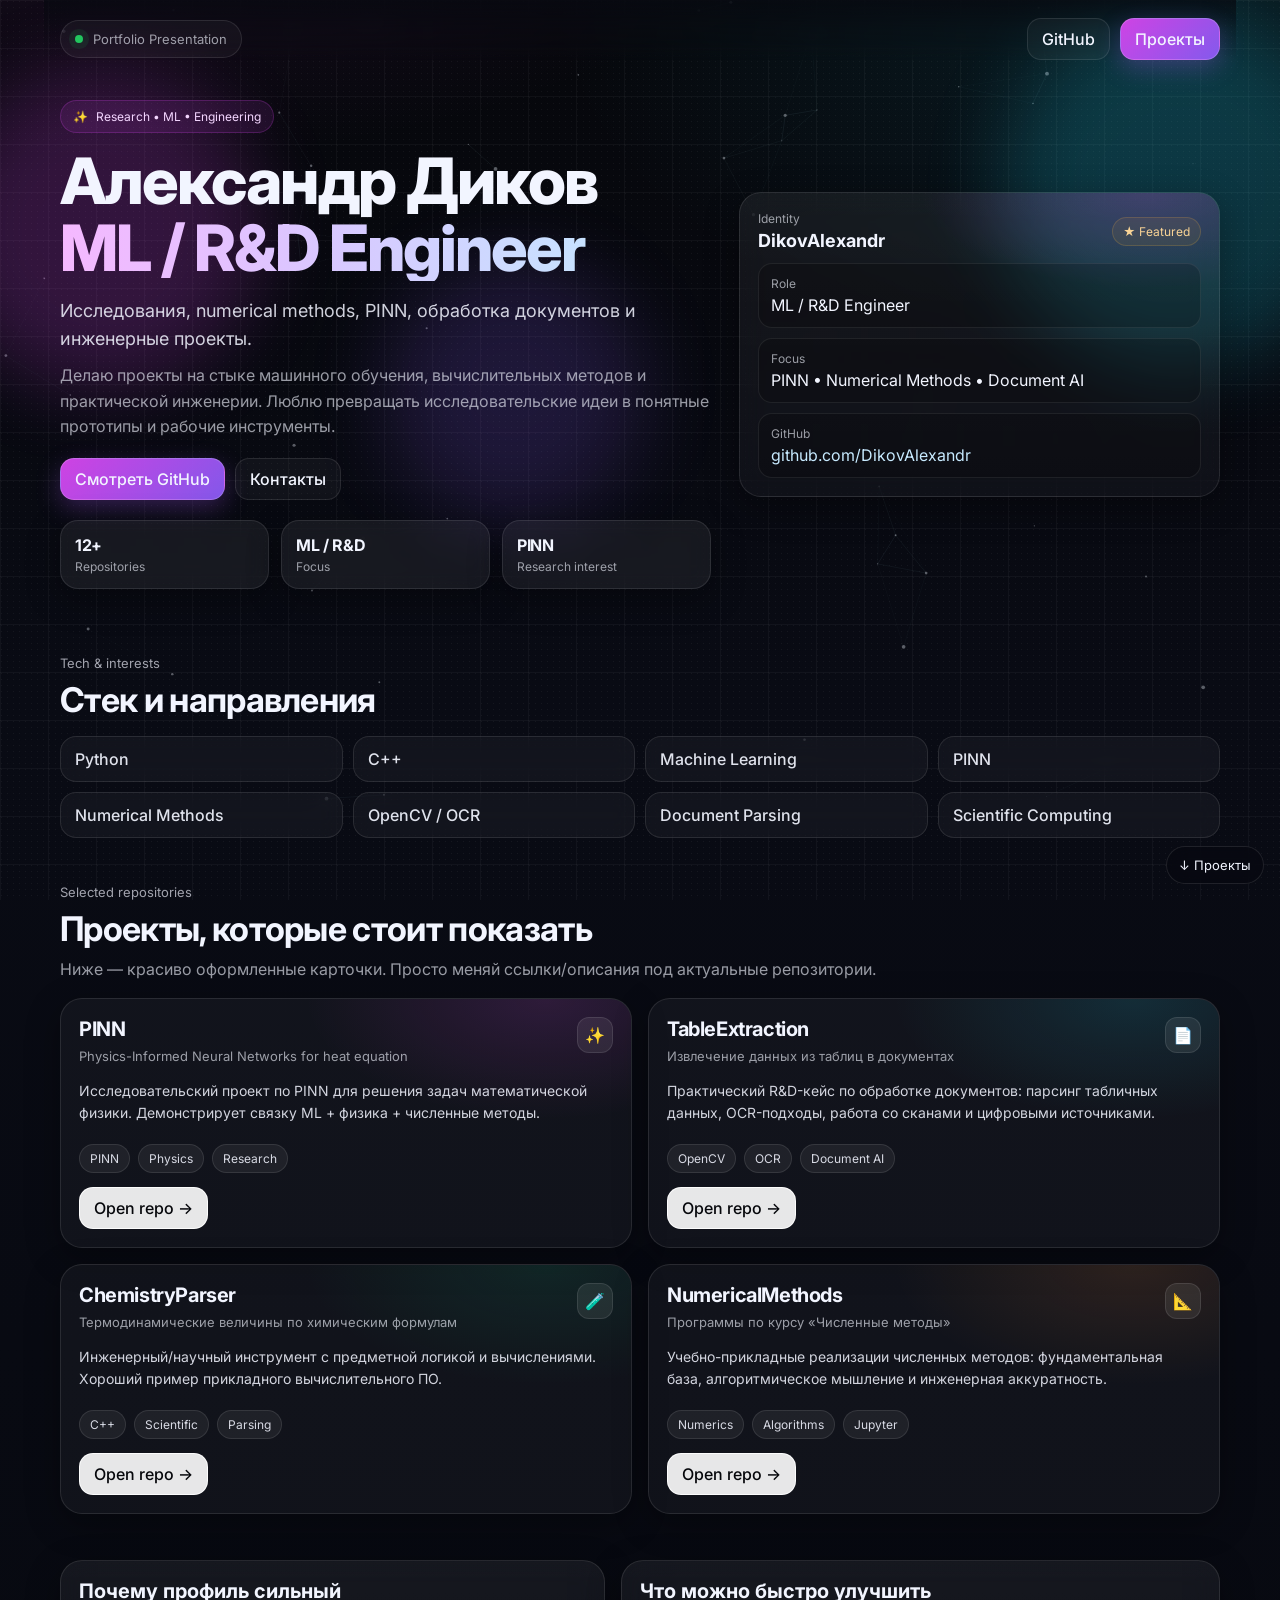
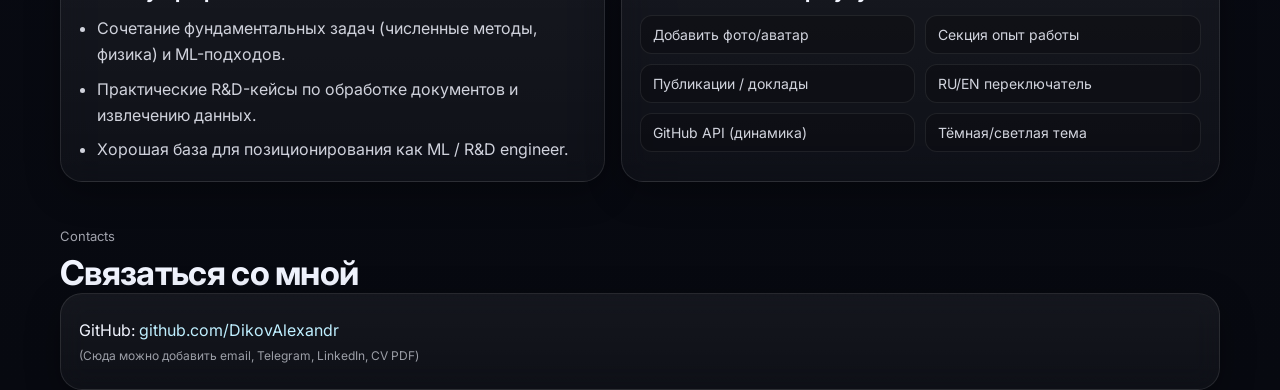
==== index.html @ 488e6e44 "Initial GitHub Pages portfolio" ====
<!doctype html>
<html lang="ru">
<head>
  <meta charset="UTF-8" />
  <meta name="viewport" content="width=device-width, initial-scale=1.0" />
  <title>Александр Диков — ML / R&D Engineer</title>
  <meta name="description" content="Портфолио Александра Дикова: ML / R&D, PINN, численные методы, обработка документов, инженерные проекты." />
  <meta name="theme-color" content="#0a0b12" />

  <meta property="og:title" content="Александр Диков — ML / R&D Engineer" />
  <meta property="og:description" content="Сочный GitHub Pages сайт-портфолио с проектами и анимациями." />
  <meta property="og:type" content="website" />
  <meta property="og:url" content="https://dikovalexandr.github.io/" />

  <link rel="preconnect" href="https://fonts.googleapis.com">
  <link rel="preconnect" href="https://fonts.gstatic.com" crossorigin>
  <link href="https://fonts.googleapis.com/css2?family=Inter:wght@400;500;600;700;800&display=swap" rel="stylesheet">

  <link rel="stylesheet" href="./style.css" />
</head>
<body>
  <canvas id="bg-canvas" aria-hidden="true"></canvas>

  <div class="noise" aria-hidden="true"></div>
  <div class="orb orb-1" aria-hidden="true"></div>
  <div class="orb orb-2" aria-hidden="true"></div>
  <div class="orb orb-3" aria-hidden="true"></div>

  <header class="topbar container reveal">
    <div class="pill">
      <span class="dot"></span>
      Portfolio Presentation
    </div>

    <nav class="top-actions">
      <a class="btn btn-ghost" href="https://github.com/DikovAlexandr" target="_blank" rel="noreferrer">
        GitHub
      </a>
      <a class="btn btn-primary" href="#projects">
        Проекты
      </a>
    </nav>
  </header>

  <main>
    <section class="hero container">
      <div class="hero-left reveal">
        <div class="tag">
          <span>✨</span> Research • ML • Engineering
        </div>

        <h1>
          Александр Диков
          <span class="gradient-text">ML / R&D Engineer</span>
        </h1>

        <p class="lead">
          Исследования, numerical methods, PINN, обработка документов и инженерные проекты.
        </p>

        <p class="sublead">
          Делаю проекты на стыке машинного обучения, вычислительных методов и практической инженерии.
          Люблю превращать исследовательские идеи в понятные прототипы и рабочие инструменты.
        </p>

        <div class="hero-actions">
          <a class="btn btn-primary" href="https://github.com/DikovAlexandr" target="_blank" rel="noreferrer">
            Смотреть GitHub
          </a>
          <a class="btn btn-ghost" href="#contacts">
            Контакты
          </a>
        </div>

        <div class="stats">
          <div class="stat-card">
            <div class="stat-value">12+</div>
            <div class="stat-label">Repositories</div>
          </div>
          <div class="stat-card">
            <div class="stat-value">ML / R&D</div>
            <div class="stat-label">Focus</div>
          </div>
          <div class="stat-card">
            <div class="stat-value">PINN</div>
            <div class="stat-label">Research interest</div>
          </div>
        </div>
      </div>

      <aside class="hero-right reveal delay-1">
        <div class="glass-card identity-card tilt-card">
          <div class="identity-header">
            <div>
              <div class="muted">Identity</div>
              <div class="identity-name">DikovAlexandr</div>
            </div>
            <div class="featured-badge">★ Featured</div>
          </div>

          <div class="identity-list">
            <div class="info-card">
              <div class="muted">Role</div>
              <div>ML / R&D Engineer</div>
            </div>
            <div class="info-card">
              <div class="muted">Focus</div>
              <div>PINN • Numerical Methods • Document AI</div>
            </div>
            <div class="info-card">
              <div class="muted">GitHub</div>
              <div>
                <a href="https://github.com/DikovAlexandr" target="_blank" rel="noreferrer">
                  github.com/DikovAlexandr
                </a>
              </div>
            </div>
          </div>
        </div>
      </aside>
    </section>

    <section class="container section reveal">
      <div class="section-head">
        <div class="section-kicker">Tech & interests</div>
        <h2>Стек и направления</h2>
      </div>

      <div class="chips-grid">
        <div class="chip">Python</div>
        <div class="chip">C++</div>
        <div class="chip">Machine Learning</div>
        <div class="chip">PINN</div>
        <div class="chip">Numerical Methods</div>
        <div class="chip">OpenCV / OCR</div>
        <div class="chip">Document Parsing</div>
        <div class="chip">Scientific Computing</div>
      </div>
    </section>

    <section id="projects" class="container section">
      <div class="section-head reveal">
        <div class="section-kicker">Selected repositories</div>
        <h2>Проекты, которые стоит показать</h2>
        <p class="section-desc">
          Ниже — красиво оформленные карточки. Просто меняй ссылки/описания под актуальные репозитории.
        </p>
      </div>

      <div class="projects-grid">
        <article class="project-card tilt-card reveal">
          <div class="project-glow glow-pink"></div>
          <div class="project-content">
            <div class="project-top">
              <div>
                <h3>PINN</h3>
                <p>Physics-Informed Neural Networks for heat equation</p>
              </div>
              <span class="project-icon">✨</span>
            </div>
            <p class="project-text">
              Исследовательский проект по PINN для решения задач математической физики.
              Демонстрирует связку ML + физика + численные методы.
            </p>
            <div class="tags">
              <span>PINN</span>
              <span>Physics</span>
              <span>Research</span>
            </div>
            <a class="btn btn-card" href="https://github.com/DikovAlexandr/PINN" target="_blank" rel="noreferrer">Open repo →</a>
          </div>
        </article>

        <article class="project-card tilt-card reveal delay-1">
          <div class="project-glow glow-cyan"></div>
          <div class="project-content">
            <div class="project-top">
              <div>
                <h3>TableExtraction</h3>
                <p>Извлечение данных из таблиц в документах</p>
              </div>
              <span class="project-icon">📄</span>
            </div>
            <p class="project-text">
              Практический R&D-кейс по обработке документов: парсинг табличных данных, OCR-подходы,
              работа со сканами и цифровыми источниками.
            </p>
            <div class="tags">
              <span>OpenCV</span>
              <span>OCR</span>
              <span>Document AI</span>
            </div>
            <a class="btn btn-card" href="https://github.com/DikovAlexandr/TableExtraction" target="_blank" rel="noreferrer">Open repo →</a>
          </div>
        </article>

        <article class="project-card tilt-card reveal">
          <div class="project-glow glow-green"></div>
          <div class="project-content">
            <div class="project-top">
              <div>
                <h3>ChemistryParser</h3>
                <p>Термодинамические величины по химическим формулам</p>
              </div>
              <span class="project-icon">🧪</span>
            </div>
            <p class="project-text">
              Инженерный/научный инструмент с предметной логикой и вычислениями.
              Хороший пример прикладного вычислительного ПО.
            </p>
            <div class="tags">
              <span>C++</span>
              <span>Scientific</span>
              <span>Parsing</span>
            </div>
            <a class="btn btn-card" href="https://github.com/DikovAlexandr/ChemistryParser" target="_blank" rel="noreferrer">Open repo →</a>
          </div>
        </article>

        <article class="project-card tilt-card reveal delay-1">
          <div class="project-glow glow-orange"></div>
          <div class="project-content">
            <div class="project-top">
              <div>
                <h3>NumericalMethods</h3>
                <p>Программы по курсу «Численные методы»</p>
              </div>
              <span class="project-icon">📐</span>
            </div>
            <p class="project-text">
              Учебно-прикладные реализации численных методов: фундаментальная база,
              алгоритмическое мышление и инженерная аккуратность.
            </p>
            <div class="tags">
              <span>Numerics</span>
              <span>Algorithms</span>
              <span>Jupyter</span>
            </div>
            <a class="btn btn-card" href="https://github.com/DikovAlexandr/NumericalMethods" target="_blank" rel="noreferrer">Open repo →</a>
          </div>
        </article>
      </div>
    </section>

    <section class="container section grid-2">
      <div class="glass-card reveal">
        <h3>Почему профиль сильный</h3>
        <ul class="bullet-list">
          <li>Сочетание фундаментальных задач (численные методы, физика) и ML-подходов.</li>
          <li>Практические R&D-кейсы по обработке документов и извлечению данных.</li>
          <li>Хорошая база для позиционирования как ML / R&D engineer.</li>
        </ul>
      </div>

      <div class="glass-card reveal delay-1">
        <h3>Что можно быстро улучшить</h3>
        <div class="mini-grid">
          <div>Добавить фото/аватар</div>
          <div>Секция опыт работы</div>
          <div>Публикации / доклады</div>
          <div>RU/EN переключатель</div>
          <div>GitHub API (динамика)</div>
          <div>Тёмная/светлая тема</div>
        </div>
      </div>
    </section>

    <section id="contacts" class="container section reveal">
      <div class="section-head">
        <div class="section-kicker">Contacts</div>
        <h2>Связаться со мной</h2>
      </div>

      <div class="contact-card glass-card">
        <p>
          GitHub: <a href="https://github.com/DikovAlexandr" target="_blank" rel="noreferrer">github.com/DikovAlexandr</a>
        </p>
        <p class="muted">
          (Сюда можно добавить email, Telegram, LinkedIn, CV PDF)
        </p>
      </div>
    </section>
  </main>

  <a class="floating-cta" href="#projects" aria-label="К проектам">↓ Проекты</a>

  <script src="./script.js"></script>
</body>
</html>
---- style.css ----
:root {
    --bg: #070910;
    --bg-2: #0c1020;
    --text: #f2f5ff;
    --muted: rgba(242, 245, 255, 0.62);
    --card: rgba(255, 255, 255, 0.06);
    --card-border: rgba(255, 255, 255, 0.10);
    --shadow: 0 10px 35px rgba(0, 0, 0, 0.32);
    --radius: 20px;
  
    --pink: #d946ef;
    --violet: #8b5cf6;
    --cyan: #22d3ee;
    --emerald: #10b981;
    --orange: #fb923c;
  }
  
  * { box-sizing: border-box; }
  
  html {
    scroll-behavior: smooth;
  }
  
  body {
    margin: 0;
    background:
      radial-gradient(1200px 600px at 10% -10%, rgba(217,70,239,0.12), transparent 60%),
      radial-gradient(1000px 600px at 90% 0%, rgba(34,211,238,0.10), transparent 60%),
      linear-gradient(180deg, #06070b 0%, #090b14 35%, #070910 100%);
    color: var(--text);
    font-family: "Inter", system-ui, -apple-system, Segoe UI, Roboto, Arial, sans-serif;
    overflow-x: hidden;
  }
  
  #bg-canvas {
    position: fixed;
    inset: 0;
    width: 100%;
    height: 100%;
    z-index: -3;
    pointer-events: none;
  }
  
  .noise {
    position: fixed;
    inset: 0;
    z-index: -2;
    pointer-events: none;
    opacity: 0.05;
    background-image:
      radial-gradient(circle at 25% 25%, #fff 0.6px, transparent 0.7px),
      radial-gradient(circle at 75% 75%, #fff 0.6px, transparent 0.7px);
    background-size: 6px 6px, 8px 8px;
  }
  
  .orb {
    position: fixed;
    border-radius: 999px;
    filter: blur(40px);
    z-index: -1;
    pointer-events: none;
    opacity: 0.35;
    animation: floatOrb 14s ease-in-out infinite;
  }
  
  .orb-1 {
    width: 320px; height: 320px;
    left: -60px; top: 70px;
    background: rgba(217, 70, 239, 0.6);
    animation-delay: 0s;
  }
  
  .orb-2 {
    width: 360px; height: 360px;
    right: -80px; top: 10px;
    background: rgba(34, 211, 238, 0.55);
    animation-delay: -4s;
  }
  
  .orb-3 {
    width: 260px; height: 260px;
    left: 30%; top: 260px;
    background: rgba(139, 92, 246, 0.5);
    animation-delay: -8s;
  }
  
  @keyframes floatOrb {
    0%, 100% { transform: translate3d(0,0,0) scale(1); }
    25% { transform: translate3d(20px,-25px,0) scale(1.05); }
    50% { transform: translate3d(-15px,8px,0) scale(0.97); }
    75% { transform: translate3d(10px,20px,0) scale(1.03); }
  }
  
  .container {
    width: min(1160px, calc(100% - 32px));
    margin: 0 auto;
  }
  
  .topbar {
    padding-top: 18px;
    display: flex;
    align-items: center;
    justify-content: space-between;
    gap: 14px;
    position: sticky;
    top: 0;
    z-index: 20;
    backdrop-filter: blur(10px);
  }
  
  .topbar::before {
    content: "";
    position: absolute;
    inset: 0 -16px;
    background: linear-gradient(to bottom, rgba(7,9,16,0.75), rgba(7,9,16,0.25), transparent);
    z-index: -1;
    pointer-events: none;
  }
  
  .pill {
    display: inline-flex;
    align-items: center;
    gap: 10px;
    padding: 10px 14px;
    border-radius: 999px;
    background: rgba(255,255,255,0.04);
    border: 1px solid var(--card-border);
    color: var(--muted);
    font-size: 13px;
  }
  
  .dot {
    width: 8px;
    height: 8px;
    border-radius: 999px;
    background: #22c55e;
    box-shadow: 0 0 0 6px rgba(34,197,94,0.10);
    animation: pulse 1.8s infinite;
  }
  @keyframes pulse {
    0%,100% { transform: scale(1); opacity: 1; }
    50% { transform: scale(1.2); opacity: 0.8; }
  }
  
  .top-actions {
    display: flex;
    align-items: center;
    gap: 10px;
  }
  
  .btn {
    display: inline-flex;
    align-items: center;
    justify-content: center;
    gap: 8px;
    border-radius: 14px;
    padding: 10px 14px;
    text-decoration: none;
    color: var(--text);
    border: 1px solid var(--card-border);
    transition: transform .2s ease, box-shadow .2s ease, background .2s ease, opacity .2s ease;
    cursor: pointer;
    will-change: transform;
    font-weight: 500;
  }
  
  .btn:hover {
    transform: translateY(-1px);
  }
  
  .btn-primary {
    background: linear-gradient(135deg, rgba(217,70,239,0.95), rgba(139,92,246,0.95));
    border-color: rgba(255,255,255,0.18);
    box-shadow: 0 8px 24px rgba(168, 85, 247, 0.28);
  }
  
  .btn-primary:hover {
    box-shadow: 0 12px 28px rgba(168, 85, 247, 0.35);
  }
  
  .btn-ghost {
    background: rgba(255,255,255,0.04);
  }
  
  .btn-ghost:hover {
    background: rgba(255,255,255,0.08);
  }
  
  .hero {
    padding: 40px 0 20px;
    display: grid;
    grid-template-columns: 1.15fr .85fr;
    gap: 28px;
    align-items: center;
  }
  
  .tag {
    display: inline-flex;
    align-items: center;
    gap: 8px;
    border-radius: 999px;
    padding: 8px 12px;
    background: rgba(217,70,239,0.10);
    border: 1px solid rgba(217,70,239,0.22);
    color: #f4d6ff;
    font-size: 12px;
    margin-bottom: 14px;
  }
  
  h1 {
    margin: 0;
    font-size: clamp(32px, 5vw, 64px);
    line-height: 1.05;
    letter-spacing: -0.03em;
    font-weight: 800;
  }
  
  .gradient-text {
    display: block;
    background: linear-gradient(90deg, #f5b8ff 0%, #d8c8ff 42%, #bfefff 100%);
    -webkit-background-clip: text;
    background-clip: text;
    color: transparent;
  }
  
  .lead {
    margin: 16px 0 0;
    color: rgba(242,245,255,0.85);
    font-size: 18px;
    line-height: 1.55;
    max-width: 760px;
  }
  
  .sublead {
    margin: 10px 0 0;
    color: var(--muted);
    line-height: 1.6;
    max-width: 760px;
  }
  
  .hero-actions {
    display: flex;
    flex-wrap: wrap;
    gap: 10px;
    margin-top: 18px;
  }
  
  .stats {
    margin-top: 20px;
    display: grid;
    grid-template-columns: repeat(3, minmax(0,1fr));
    gap: 12px;
  }
  
  .stat-card {
    background: var(--card);
    border: 1px solid var(--card-border);
    border-radius: 18px;
    padding: 14px;
    backdrop-filter: blur(10px);
    box-shadow: var(--shadow);
  }
  
  .stat-value {
    font-weight: 700;
    letter-spacing: -0.02em;
    margin-bottom: 4px;
  }
  
  .stat-label {
    font-size: 12px;
    color: var(--muted);
  }
  
  .glass-card {
    background: linear-gradient(180deg, rgba(255,255,255,0.06), rgba(255,255,255,0.03));
    border: 1px solid var(--card-border);
    border-radius: 22px;
    padding: 18px;
    backdrop-filter: blur(14px);
    box-shadow: var(--shadow);
  }
  
  .identity-card {
    position: relative;
    overflow: hidden;
  }
  
  .identity-card::before {
    content: "";
    position: absolute;
    inset: -1px;
    background: radial-gradient(380px 160px at 85% 0%, rgba(217,70,239,0.20), transparent 60%);
    pointer-events: none;
  }
  
  .identity-header {
    display: flex;
    align-items: center;
    justify-content: space-between;
    gap: 12px;
    margin-bottom: 12px;
  }
  
  .featured-badge {
    padding: 6px 10px;
    border-radius: 999px;
    font-size: 12px;
    color: #fde68a;
    background: rgba(251,191,36,0.08);
    border: 1px solid rgba(251,191,36,0.18);
    white-space: nowrap;
  }
  
  .identity-name {
    font-weight: 700;
    font-size: 18px;
  }
  
  .identity-list {
    display: grid;
    gap: 10px;
  }
  
  .info-card {
    border-radius: 14px;
    padding: 12px;
    background: rgba(0,0,0,0.20);
    border: 1px solid rgba(255,255,255,0.08);
  }
  
  .info-card a {
    color: #c7eaff;
    text-decoration: none;
  }
  .info-card a:hover { text-decoration: underline; }
  
  .muted {
    color: var(--muted);
    font-size: 12px;
    margin-bottom: 4px;
  }
  
  .section {
    margin-top: 38px;
    padding-top: 8px;
  }
  
  .section-head h2 {
    margin: 8px 0 0;
    font-size: clamp(24px, 3vw, 34px);
    letter-spacing: -0.02em;
  }
  
  .section-kicker {
    color: rgba(242,245,255,0.65);
    font-size: 13px;
  }
  
  .section-desc {
    margin-top: 8px;
    color: var(--muted);
    line-height: 1.55;
  }
  
  .chips-grid {
    margin-top: 16px;
    display: grid;
    grid-template-columns: repeat(4, minmax(0,1fr));
    gap: 10px;
  }
  
  .chip {
    padding: 12px 14px;
    border-radius: 16px;
    border: 1px solid var(--card-border);
    background: rgba(255,255,255,0.04);
    backdrop-filter: blur(10px);
    color: rgba(242,245,255,0.92);
    font-weight: 500;
    transition: transform .2s ease, background .2s ease;
  }
  
  .chip:hover {
    transform: translateY(-2px);
    background: rgba(255,255,255,0.07);
  }
  
  .projects-grid {
    margin-top: 16px;
    display: grid;
    grid-template-columns: repeat(2, minmax(0,1fr));
    gap: 16px;
  }
  
  .project-card {
    position: relative;
    overflow: hidden;
    border-radius: 22px;
    border: 1px solid var(--card-border);
    background: rgba(255,255,255,0.04);
    min-height: 250px;
    box-shadow: var(--shadow);
  }
  
  .project-glow {
    position: absolute;
    inset: 0;
    opacity: 0.65;
    pointer-events: none;
  }
  
  .glow-pink { background: radial-gradient(400px 200px at 85% 0%, rgba(217,70,239,0.22), transparent 60%); }
  .glow-cyan { background: radial-gradient(400px 200px at 85% 0%, rgba(34,211,238,0.20), transparent 60%); }
  .glow-green { background: radial-gradient(400px 200px at 85% 0%, rgba(16,185,129,0.18), transparent 60%); }
  .glow-orange { background: radial-gradient(400px 200px at 85% 0%, rgba(251,146,60,0.18), transparent 60%); }
  
  .project-content {
    position: relative;
    z-index: 1;
    padding: 18px;
    display: flex;
    flex-direction: column;
    height: 100%;
  }
  
  .project-top {
    display: flex;
    align-items: flex-start;
    justify-content: space-between;
    gap: 12px;
  }
  
  .project-top h3 {
    margin: 0;
    font-size: 20px;
    letter-spacing: -0.02em;
  }
  
  .project-top p {
    margin: 6px 0 0;
    color: var(--muted);
    font-size: 13px;
    line-height: 1.45;
  }
  
  .project-icon {
    display: inline-flex;
    width: 36px;
    height: 36px;
    align-items: center;
    justify-content: center;
    border-radius: 12px;
    background: rgba(255,255,255,0.08);
    border: 1px solid rgba(255,255,255,0.10);
  }
  
  .project-text {
    margin: 14px 0 0;
    color: rgba(242,245,255,0.86);
    line-height: 1.55;
    font-size: 14px;
    flex-grow: 1;
  }
  
  .tags {
    margin-top: 14px;
    display: flex;
    flex-wrap: wrap;
    gap: 8px;
  }
  
  .tags span {
    border-radius: 999px;
    border: 1px solid rgba(255,255,255,0.10);
    background: rgba(255,255,255,0.06);
    padding: 6px 10px;
    font-size: 12px;
    color: rgba(242,245,255,0.88);
  }
  
  .btn-card {
    margin-top: 14px;
    align-self: flex-start;
    background: rgba(255,255,255,0.90);
    color: #06070b;
    border-color: rgba(255,255,255,0.90);
  }
  .btn-card:hover {
    background: #fff;
  }
  
  .grid-2 {
    display: grid;
    grid-template-columns: 1fr 1.1fr;
    gap: 16px;
  }
  
  .grid-2 h3 {
    margin-top: 0;
    margin-bottom: 12px;
    font-size: 20px;
  }
  
  .bullet-list {
    margin: 0;
    padding-left: 18px;
    color: rgba(242,245,255,0.85);
    line-height: 1.65;
  }
  
  .bullet-list li + li {
    margin-top: 8px;
  }
  
  .mini-grid {
    display: grid;
    grid-template-columns: repeat(2, minmax(0,1fr));
    gap: 10px;
  }
  .mini-grid > div {
    border-radius: 12px;
    padding: 10px 12px;
    border: 1px solid rgba(255,255,255,0.08);
    background: rgba(0,0,0,0.20);
    color: rgba(242,245,255,0.86);
    font-size: 14px;
  }
  
  .contact-card p {
    margin: 8px 0;
  }
  .contact-card a {
    color: #bfefff;
    text-decoration: none;
  }
  .contact-card a:hover {
    text-decoration: underline;
  }
  
  .floating-cta {
    position: fixed;
    right: 16px;
    bottom: 16px;
    z-index: 10;
    text-decoration: none;
    color: var(--text);
    border-radius: 999px;
    border: 1px solid var(--card-border);
    background: rgba(7,9,16,0.65);
    backdrop-filter: blur(10px);
    padding: 10px 12px;
    font-size: 13px;
    transition: transform .2s ease, background .2s ease;
  }
  .floating-cta:hover {
    transform: translateY(-2px);
    background: rgba(255,255,255,0.08);
  }
  
  /* reveal animation */
  .reveal {
    opacity: 0;
    transform: translateY(18px);
    transition: opacity .7s ease, transform .7s ease;
  }
  .reveal.show {
    opacity: 1;
    transform: translateY(0);
  }
  .reveal.delay-1 {
    transition-delay: .12s;
  }
  
  /* tilt effect helpers */
  .tilt-card {
    transform-style: preserve-3d;
    will-change: transform;
    transition: transform .12s ease-out;
  }
  
  /* responsive */
  @media (max-width: 980px) {
    .hero {
      grid-template-columns: 1fr;
      gap: 18px;
    }
  
    .stats {
      grid-template-columns: 1fr;
    }
  
    .chips-grid {
      grid-template-columns: repeat(2, minmax(0,1fr));
    }
  
    .projects-grid {
      grid-template-columns: 1fr;
    }
  
    .grid-2 {
      grid-template-columns: 1fr;
    }
  }
  
  @media (max-width: 640px) {
    .container {
      width: min(1160px, calc(100% - 20px));
    }
  
    .topbar {
      gap: 10px;
      flex-direction: column;
      align-items: stretch;
    }
  
    .top-actions {
      justify-content: space-between;
    }
  
    .chips-grid {
      grid-template-columns: 1fr;
    }
  
    .mini-grid {
      grid-template-columns: 1fr;
    }
  
    .floating-cta {
      right: 12px;
      bottom: 12px;
    }
  }
  
  /* Reduced motion */
  @media (prefers-reduced-motion: reduce) {
    html { scroll-behavior: auto; }
    .orb, .dot { animation: none !important; }
    .reveal, .reveal.show {
      opacity: 1 !important;
      transform: none !important;
      transition: none !important;
    }
    .tilt-card {
      transition: none !important;
    }
  }
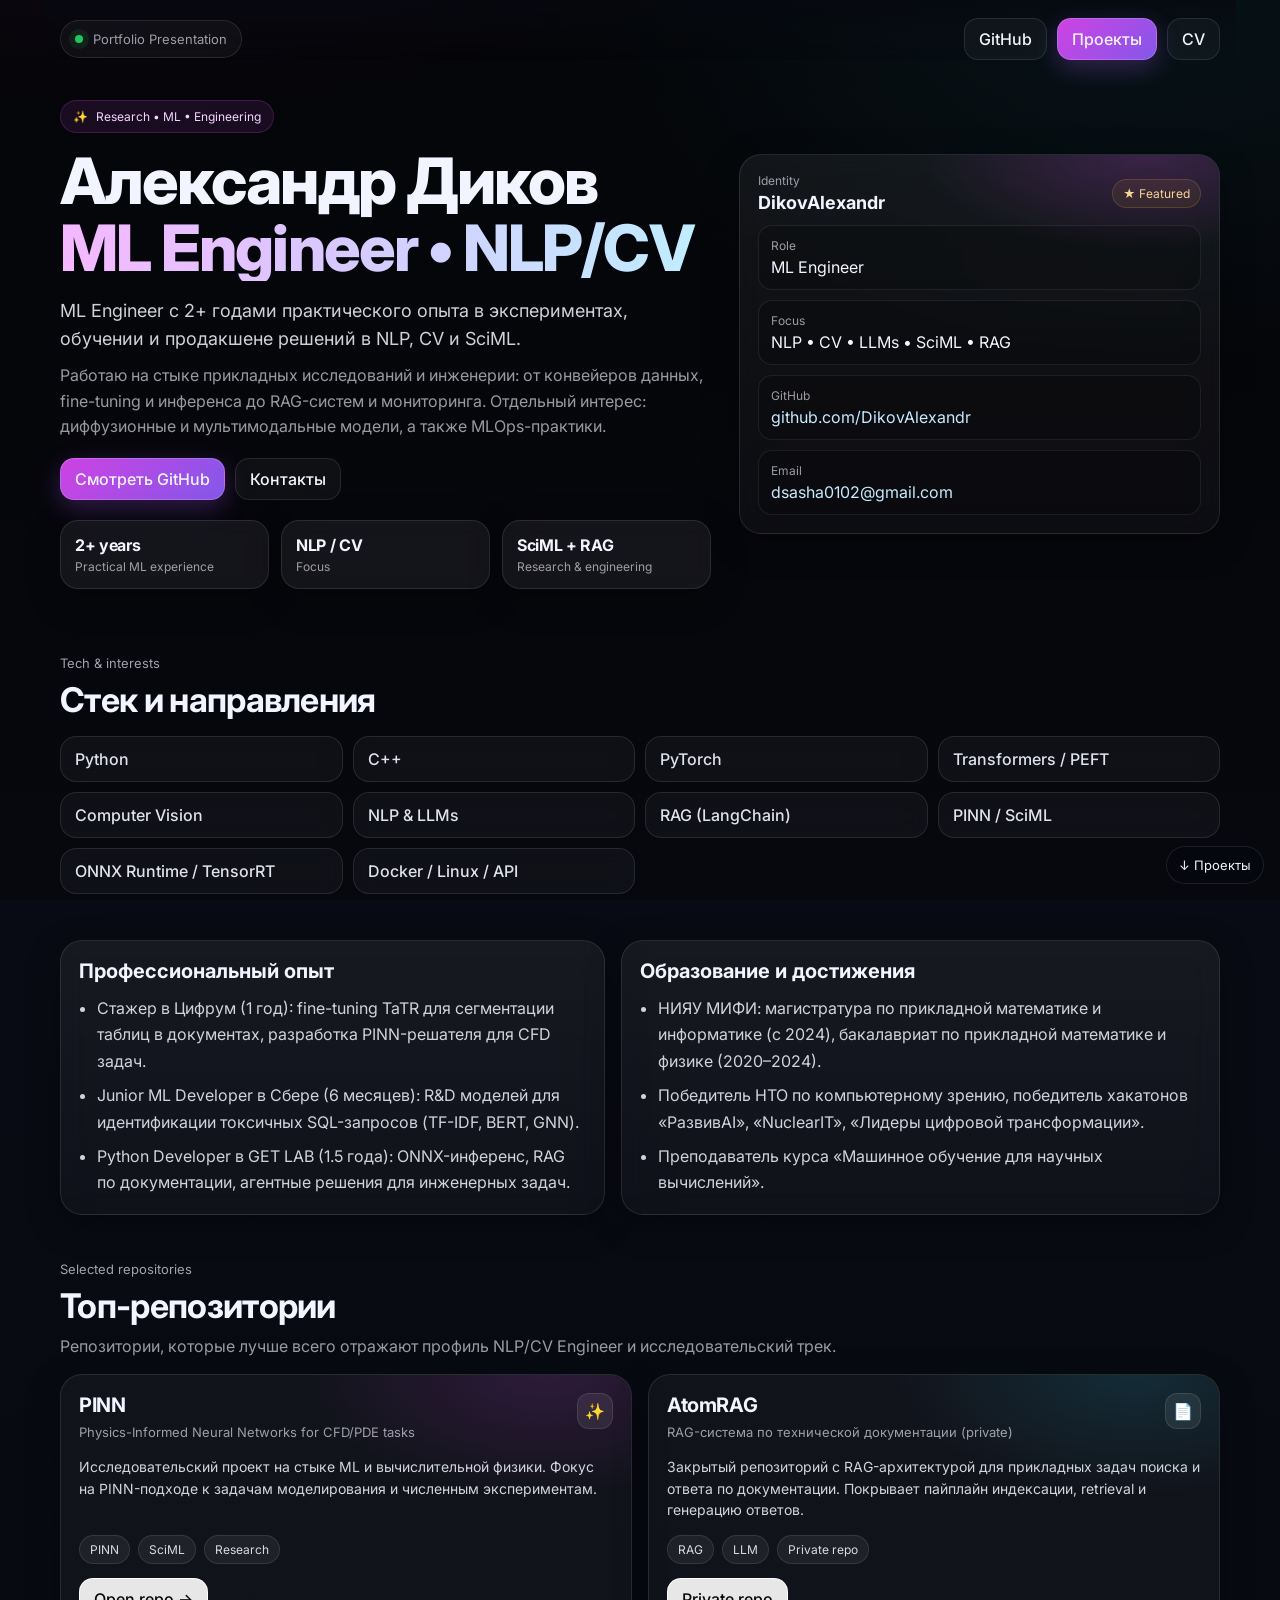
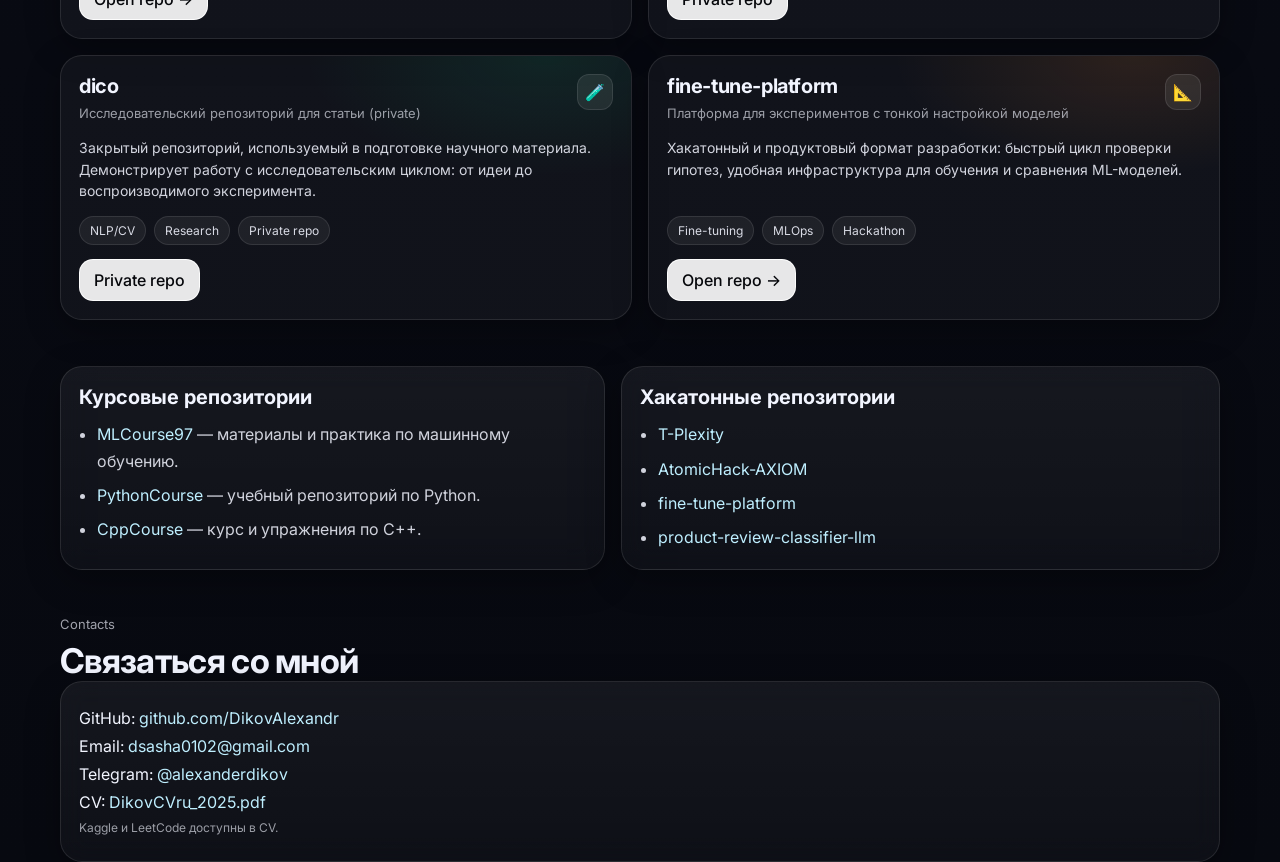
==== commit f2b5ff6c: "Normal looking fluid-like background" ====
--- a/index.html
+++ b/index.html
@@ -3,11 +3,11 @@
 <head>
   <meta charset="UTF-8" />
   <meta name="viewport" content="width=device-width, initial-scale=1.0" />
-  <title>Александр Диков — ML / R&D Engineer</title>
-  <meta name="description" content="Портфолио Александра Дикова: ML / R&D, PINN, численные методы, обработка документов, инженерные проекты." />
+  <title>Александр Диков — ML Engineer (NLP/CV)</title>
+  <meta name="description" content="Портфолио Александра Дикова: NLP/CV, LLM, SciML, RAG и исследовательские ML-проекты." />
   <meta name="theme-color" content="#0a0b12" />
 
-  <meta property="og:title" content="Александр Диков — ML / R&D Engineer" />
+  <meta property="og:title" content="Александр Диков — ML Engineer (NLP/CV)" />
   <meta property="og:description" content="Сочный GitHub Pages сайт-портфолио с проектами и анимациями." />
   <meta property="og:type" content="website" />
   <meta property="og:url" content="https://dikovalexandr.github.io/" />
@@ -18,13 +18,8 @@
 
   <link rel="stylesheet" href="./style.css" />
 </head>
-<body>
+  <body>
   <canvas id="bg-canvas" aria-hidden="true"></canvas>
-
-  <div class="noise" aria-hidden="true"></div>
-  <div class="orb orb-1" aria-hidden="true"></div>
-  <div class="orb orb-2" aria-hidden="true"></div>
-  <div class="orb orb-3" aria-hidden="true"></div>
 
   <header class="topbar container reveal">
     <div class="pill">
@@ -39,6 +34,9 @@
       <a class="btn btn-primary" href="#projects">
         Проекты
       </a>
+      <a class="btn btn-ghost" href="./DikovCVru_2025.pdf" target="_blank" rel="noreferrer">
+        CV
+      </a>
     </nav>
   </header>
 
@@ -51,16 +49,16 @@
 
         <h1>
           Александр Диков
-          <span class="gradient-text">ML / R&D Engineer</span>
+          <span class="gradient-text">ML Engineer • NLP/CV</span>
         </h1>
 
         <p class="lead">
-          Исследования, numerical methods, PINN, обработка документов и инженерные проекты.
+          ML Engineer с 2+ годами практического опыта в экспериментах, обучении и продакшене решений в NLP, CV и SciML.
         </p>
 
         <p class="sublead">
-          Делаю проекты на стыке машинного обучения, вычислительных методов и практической инженерии.
-          Люблю превращать исследовательские идеи в понятные прототипы и рабочие инструменты.
+          Работаю на стыке прикладных исследований и инженерии: от конвейеров данных, fine-tuning и инференса до RAG-систем и мониторинга.
+          Отдельный интерес: диффузионные и мультимодальные модели, а также MLOps-практики.
         </p>
 
         <div class="hero-actions">
@@ -74,16 +72,16 @@
 
         <div class="stats">
           <div class="stat-card">
-            <div class="stat-value">12+</div>
-            <div class="stat-label">Repositories</div>
+            <div class="stat-value">2+ years</div>
+            <div class="stat-label">Practical ML experience</div>
           </div>
           <div class="stat-card">
-            <div class="stat-value">ML / R&D</div>
+            <div class="stat-value">NLP / CV</div>
             <div class="stat-label">Focus</div>
           </div>
           <div class="stat-card">
-            <div class="stat-value">PINN</div>
-            <div class="stat-label">Research interest</div>
+            <div class="stat-value">SciML + RAG</div>
+            <div class="stat-label">Research & engineering</div>
           </div>
         </div>
       </div>
@@ -101,11 +99,11 @@
           <div class="identity-list">
             <div class="info-card">
               <div class="muted">Role</div>
-              <div>ML / R&D Engineer</div>
+              <div>ML Engineer</div>
             </div>
             <div class="info-card">
               <div class="muted">Focus</div>
-              <div>PINN • Numerical Methods • Document AI</div>
+              <div>NLP • CV • LLMs • SciML • RAG</div>
             </div>
             <div class="info-card">
               <div class="muted">GitHub</div>
@@ -113,6 +111,12 @@
                 <a href="https://github.com/DikovAlexandr" target="_blank" rel="noreferrer">
                   github.com/DikovAlexandr
                 </a>
+              </div>
+            </div>
+            <div class="info-card">
+              <div class="muted">Email</div>
+              <div>
+                <a href="mailto:dsasha0102@gmail.com">dsasha0102@gmail.com</a>
               </div>
             </div>
           </div>
@@ -129,21 +133,43 @@
       <div class="chips-grid">
         <div class="chip">Python</div>
         <div class="chip">C++</div>
-        <div class="chip">Machine Learning</div>
-        <div class="chip">PINN</div>
-        <div class="chip">Numerical Methods</div>
-        <div class="chip">OpenCV / OCR</div>
-        <div class="chip">Document Parsing</div>
-        <div class="chip">Scientific Computing</div>
+        <div class="chip">PyTorch</div>
+        <div class="chip">Transformers / PEFT</div>
+        <div class="chip">Computer Vision</div>
+        <div class="chip">NLP & LLMs</div>
+        <div class="chip">RAG (LangChain)</div>
+        <div class="chip">PINN / SciML</div>
+        <div class="chip">ONNX Runtime / TensorRT</div>
+        <div class="chip">Docker / Linux / API</div>
+      </div>
+    </section>
+
+    <section class="container section grid-2">
+      <div class="glass-card reveal">
+        <h3>Профессиональный опыт</h3>
+        <ul class="bullet-list">
+          <li>Стажер в Цифрум (1 год): fine-tuning TaTR для сегментации таблиц в документах, разработка PINN-решателя для CFD задач.</li>
+          <li>Junior ML Developer в Сбере (6 месяцев): R&D моделей для идентификации токсичных SQL-запросов (TF-IDF, BERT, GNN).</li>
+          <li>Python Developer в GET LAB (1.5 года): ONNX-инференс, RAG по документации, агентные решения для инженерных задач.</li>
+        </ul>
+      </div>
+
+      <div class="glass-card reveal delay-1">
+        <h3>Образование и достижения</h3>
+        <ul class="bullet-list">
+          <li>НИЯУ МИФИ: магистратура по прикладной математике и информатике (с 2024), бакалавриат по прикладной математике и физике (2020–2024).</li>
+          <li>Победитель НТО по компьютерному зрению, победитель хакатонов «РазвивAI», «NuclearIT», «Лидеры цифровой трансформации».</li>
+          <li>Преподаватель курса «Машинное обучение для научных вычислений».</li>
+        </ul>
       </div>
     </section>
 
     <section id="projects" class="container section">
       <div class="section-head reveal">
         <div class="section-kicker">Selected repositories</div>
-        <h2>Проекты, которые стоит показать</h2>
+        <h2>Топ-репозитории</h2>
         <p class="section-desc">
-          Ниже — красиво оформленные карточки. Просто меняй ссылки/описания под актуальные репозитории.
+          Репозитории, которые лучше всего отражают профиль NLP/CV Engineer и исследовательский трек.
         </p>
       </div>
 
@@ -154,17 +180,17 @@
             <div class="project-top">
               <div>
                 <h3>PINN</h3>
-                <p>Physics-Informed Neural Networks for heat equation</p>
+                <p>Physics-Informed Neural Networks for CFD/PDE tasks</p>
               </div>
               <span class="project-icon">✨</span>
             </div>
             <p class="project-text">
-              Исследовательский проект по PINN для решения задач математической физики.
-              Демонстрирует связку ML + физика + численные методы.
+              Исследовательский проект на стыке ML и вычислительной физики.
+              Фокус на PINN-подходе к задачам моделирования и численным экспериментам.
             </p>
             <div class="tags">
               <span>PINN</span>
-              <span>Physics</span>
+              <span>SciML</span>
               <span>Research</span>
             </div>
             <a class="btn btn-card" href="https://github.com/DikovAlexandr/PINN" target="_blank" rel="noreferrer">Open repo →</a>
@@ -176,21 +202,21 @@
           <div class="project-content">
             <div class="project-top">
               <div>
-                <h3>TableExtraction</h3>
-                <p>Извлечение данных из таблиц в документах</p>
+                <h3>AtomRAG</h3>
+                <p>RAG-система по технической документации (private)</p>
               </div>
               <span class="project-icon">📄</span>
             </div>
             <p class="project-text">
-              Практический R&D-кейс по обработке документов: парсинг табличных данных, OCR-подходы,
-              работа со сканами и цифровыми источниками.
+              Закрытый репозиторий с RAG-архитектурой для прикладных задач поиска и ответа по документации.
+              Покрывает пайплайн индексации, retrieval и генерацию ответов.
             </p>
             <div class="tags">
-              <span>OpenCV</span>
-              <span>OCR</span>
-              <span>Document AI</span>
-            </div>
-            <a class="btn btn-card" href="https://github.com/DikovAlexandr/TableExtraction" target="_blank" rel="noreferrer">Open repo →</a>
+              <span>RAG</span>
+              <span>LLM</span>
+              <span>Private repo</span>
+            </div>
+            <a class="btn btn-card" href="https://github.com/DikovAlexandr" target="_blank" rel="noreferrer">Private repo</a>
           </div>
         </article>
 
@@ -199,21 +225,21 @@
           <div class="project-content">
             <div class="project-top">
               <div>
-                <h3>ChemistryParser</h3>
-                <p>Термодинамические величины по химическим формулам</p>
+                <h3>dico</h3>
+                <p>Исследовательский репозиторий для статьи (private)</p>
               </div>
               <span class="project-icon">🧪</span>
             </div>
             <p class="project-text">
-              Инженерный/научный инструмент с предметной логикой и вычислениями.
-              Хороший пример прикладного вычислительного ПО.
+              Закрытый репозиторий, используемый в подготовке научного материала.
+              Демонстрирует работу с исследовательским циклом: от идеи до воспроизводимого эксперимента.
             </p>
             <div class="tags">
-              <span>C++</span>
-              <span>Scientific</span>
-              <span>Parsing</span>
-            </div>
-            <a class="btn btn-card" href="https://github.com/DikovAlexandr/ChemistryParser" target="_blank" rel="noreferrer">Open repo →</a>
+              <span>NLP/CV</span>
+              <span>Research</span>
+              <span>Private repo</span>
+            </div>
+            <a class="btn btn-card" href="https://github.com/DikovAlexandr" target="_blank" rel="noreferrer">Private repo</a>
           </div>
         </article>
 
@@ -222,21 +248,21 @@
           <div class="project-content">
             <div class="project-top">
               <div>
-                <h3>NumericalMethods</h3>
-                <p>Программы по курсу «Численные методы»</p>
+                <h3>fine-tune-platform</h3>
+                <p>Платформа для экспериментов с тонкой настройкой моделей</p>
               </div>
               <span class="project-icon">📐</span>
             </div>
             <p class="project-text">
-              Учебно-прикладные реализации численных методов: фундаментальная база,
-              алгоритмическое мышление и инженерная аккуратность.
+              Хакатонный и продуктовый формат разработки: быстрый цикл проверки гипотез,
+              удобная инфраструктура для обучения и сравнения ML-моделей.
             </p>
             <div class="tags">
-              <span>Numerics</span>
-              <span>Algorithms</span>
-              <span>Jupyter</span>
-            </div>
-            <a class="btn btn-card" href="https://github.com/DikovAlexandr/NumericalMethods" target="_blank" rel="noreferrer">Open repo →</a>
+              <span>Fine-tuning</span>
+              <span>MLOps</span>
+              <span>Hackathon</span>
+            </div>
+            <a class="btn btn-card" href="https://github.com/DikovAlexandr/fine-tune-platform" target="_blank" rel="noreferrer">Open repo →</a>
           </div>
         </article>
       </div>
@@ -244,24 +270,22 @@
 
     <section class="container section grid-2">
       <div class="glass-card reveal">
-        <h3>Почему профиль сильный</h3>
+        <h3>Курсовые репозитории</h3>
         <ul class="bullet-list">
-          <li>Сочетание фундаментальных задач (численные методы, физика) и ML-подходов.</li>
-          <li>Практические R&D-кейсы по обработке документов и извлечению данных.</li>
-          <li>Хорошая база для позиционирования как ML / R&D engineer.</li>
+          <li><a href="https://github.com/DikovAlexandr/MLCourse97" target="_blank" rel="noreferrer">MLCourse97</a> — материалы и практика по машинному обучению.</li>
+          <li><a href="https://github.com/DikovAlexandr/PythonCourse" target="_blank" rel="noreferrer">PythonCourse</a> — учебный репозиторий по Python.</li>
+          <li><a href="https://github.com/DikovAlexandr/CppCourse" target="_blank" rel="noreferrer">CppCourse</a> — курс и упражнения по C++.</li>
         </ul>
       </div>
 
       <div class="glass-card reveal delay-1">
-        <h3>Что можно быстро улучшить</h3>
-        <div class="mini-grid">
-          <div>Добавить фото/аватар</div>
-          <div>Секция опыт работы</div>
-          <div>Публикации / доклады</div>
-          <div>RU/EN переключатель</div>
-          <div>GitHub API (динамика)</div>
-          <div>Тёмная/светлая тема</div>
-        </div>
+        <h3>Хакатонные репозитории</h3>
+        <ul class="bullet-list">
+          <li><a href="https://github.com/DikovAlexandr/T-Plexity" target="_blank" rel="noreferrer">T-Plexity</a></li>
+          <li><a href="https://github.com/DikovAlexandr/AtomicHack-AXIOM" target="_blank" rel="noreferrer">AtomicHack-AXIOM</a></li>
+          <li><a href="https://github.com/DikovAlexandr/fine-tune-platform" target="_blank" rel="noreferrer">fine-tune-platform</a></li>
+          <li><a href="https://github.com/DikovAlexandr/product-review-classifier-llm" target="_blank" rel="noreferrer">product-review-classifier-llm</a></li>
+        </ul>
       </div>
     </section>
 
@@ -275,8 +299,17 @@
         <p>
           GitHub: <a href="https://github.com/DikovAlexandr" target="_blank" rel="noreferrer">github.com/DikovAlexandr</a>
         </p>
+        <p>
+          Email: <a href="mailto:dsasha0102@gmail.com">dsasha0102@gmail.com</a>
+        </p>
+        <p>
+          Telegram: <a href="https://t.me/alexanderdikov" target="_blank" rel="noreferrer">@alexanderdikov</a>
+        </p>
+        <p>
+          CV: <a href="./DikovCVru_2025.pdf" target="_blank" rel="noreferrer">DikovCVru_2025.pdf</a>
+        </p>
         <p class="muted">
-          (Сюда можно добавить email, Telegram, LinkedIn, CV PDF)
+          Kaggle и LeetCode доступны в CV.
         </p>
       </div>
     </section>
@@ -286,4 +319,4 @@
 
   <script src="./script.js"></script>
 </body>
-</html>+</html>
--- a/style.css
+++ b/style.css
@@ -509,15 +509,24 @@
     line-height: 1.65;
   }
   
-  .bullet-list li + li {
-    margin-top: 8px;
-  }
-  
-  .mini-grid {
-    display: grid;
-    grid-template-columns: repeat(2, minmax(0,1fr));
-    gap: 10px;
-  }
+.bullet-list li + li {
+  margin-top: 8px;
+}
+
+.bullet-list a {
+  color: #bfefff;
+  text-decoration: none;
+}
+
+.bullet-list a:hover {
+  text-decoration: underline;
+}
+
+.mini-grid {
+  display: grid;
+  grid-template-columns: repeat(2, minmax(0,1fr));
+  gap: 10px;
+}
   .mini-grid > div {
     border-radius: 12px;
     padding: 10px 12px;
@@ -644,4 +653,4 @@
     .tilt-card {
       transition: none !important;
     }
-  }+  }
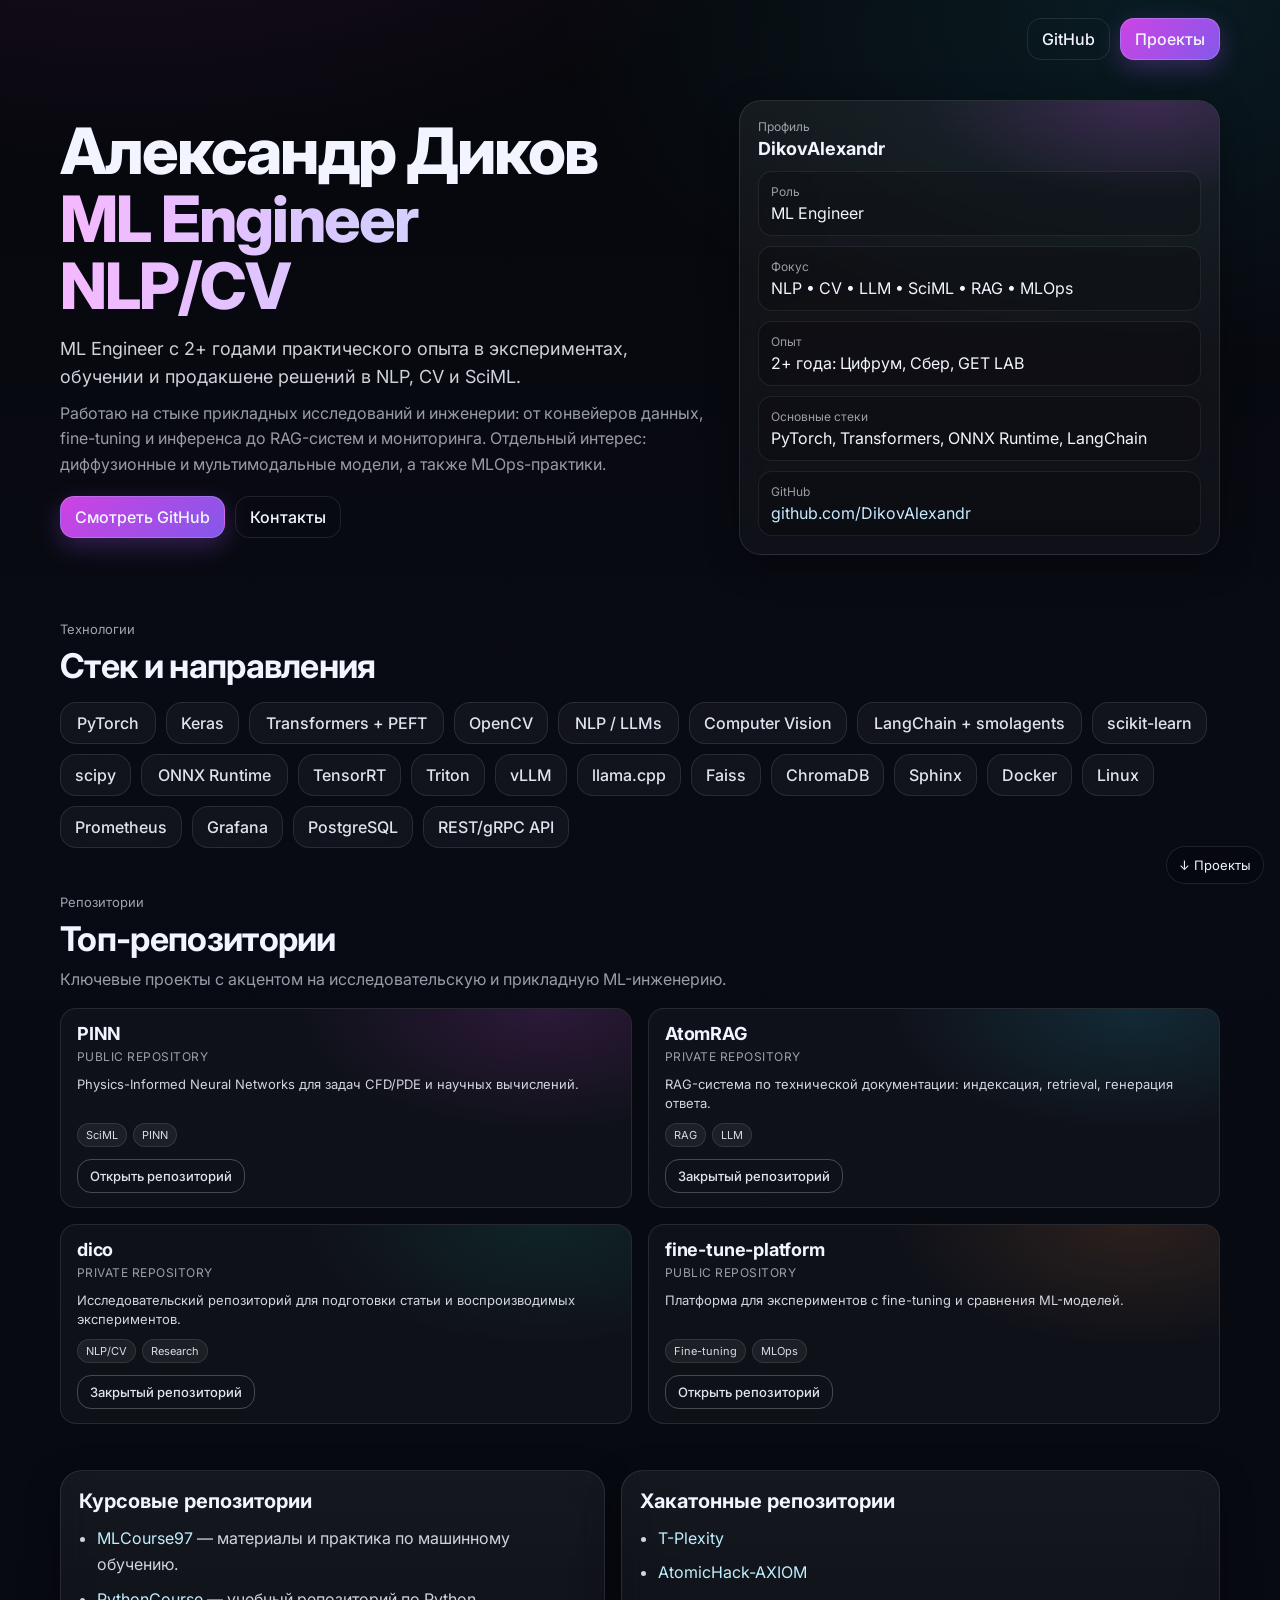
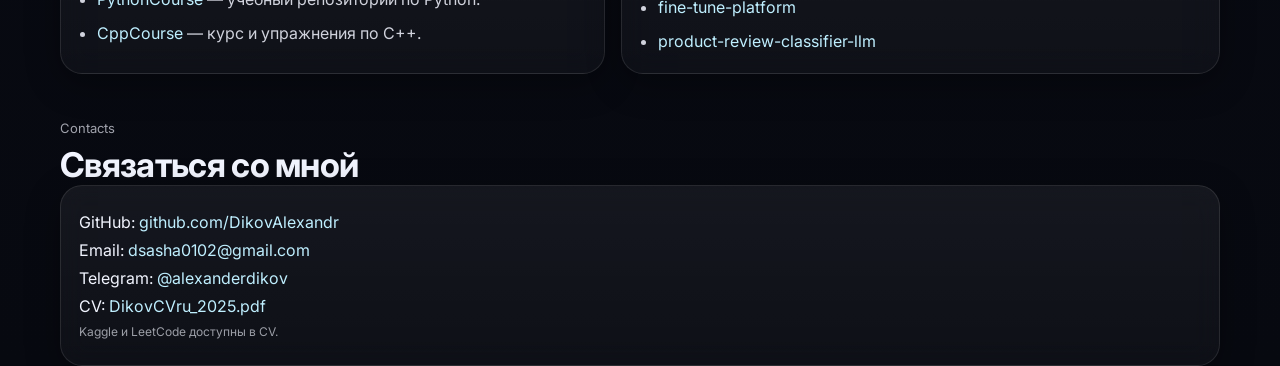
==== commit 1e254dec: "Fix all info and smooth flows in background" ====
--- a/index.html
+++ b/index.html
@@ -22,11 +22,6 @@
   <canvas id="bg-canvas" aria-hidden="true"></canvas>
 
   <header class="topbar container reveal">
-    <div class="pill">
-      <span class="dot"></span>
-      Portfolio Presentation
-    </div>
-
     <nav class="top-actions">
       <a class="btn btn-ghost" href="https://github.com/DikovAlexandr" target="_blank" rel="noreferrer">
         GitHub
@@ -34,22 +29,15 @@
       <a class="btn btn-primary" href="#projects">
         Проекты
       </a>
-      <a class="btn btn-ghost" href="./DikovCVru_2025.pdf" target="_blank" rel="noreferrer">
-        CV
-      </a>
     </nav>
   </header>
 
   <main>
     <section class="hero container">
       <div class="hero-left reveal">
-        <div class="tag">
-          <span>✨</span> Research • ML • Engineering
-        </div>
-
         <h1>
           Александр Диков
-          <span class="gradient-text">ML Engineer • NLP/CV</span>
+          <span class="gradient-text">ML Engineer <br> NLP/CV</span>
         </h1>
 
         <p class="lead">
@@ -69,41 +57,33 @@
             Контакты
           </a>
         </div>
-
-        <div class="stats">
-          <div class="stat-card">
-            <div class="stat-value">2+ years</div>
-            <div class="stat-label">Practical ML experience</div>
-          </div>
-          <div class="stat-card">
-            <div class="stat-value">NLP / CV</div>
-            <div class="stat-label">Focus</div>
-          </div>
-          <div class="stat-card">
-            <div class="stat-value">SciML + RAG</div>
-            <div class="stat-label">Research & engineering</div>
-          </div>
-        </div>
       </div>
 
       <aside class="hero-right reveal delay-1">
-        <div class="glass-card identity-card tilt-card">
+        <div class="glass-card identity-card">
           <div class="identity-header">
             <div>
-              <div class="muted">Identity</div>
+              <div class="muted">Профиль</div>
               <div class="identity-name">DikovAlexandr</div>
             </div>
-            <div class="featured-badge">★ Featured</div>
           </div>
 
           <div class="identity-list">
             <div class="info-card">
-              <div class="muted">Role</div>
+              <div class="muted">Роль</div>
               <div>ML Engineer</div>
             </div>
             <div class="info-card">
-              <div class="muted">Focus</div>
-              <div>NLP • CV • LLMs • SciML • RAG</div>
+              <div class="muted">Фокус</div>
+              <div>NLP • CV • LLM • SciML • RAG • MLOps</div>
+            </div>
+            <div class="info-card">
+              <div class="muted">Опыт</div>
+              <div>2+ года: Цифрум, Сбер, GET LAB</div>
+            </div>
+            <div class="info-card">
+              <div class="muted">Основные стеки</div>
+              <div>PyTorch, Transformers, ONNX Runtime, LangChain</div>
             </div>
             <div class="info-card">
               <div class="muted">GitHub</div>
@@ -113,12 +93,6 @@
                 </a>
               </div>
             </div>
-            <div class="info-card">
-              <div class="muted">Email</div>
-              <div>
-                <a href="mailto:dsasha0102@gmail.com">dsasha0102@gmail.com</a>
-              </div>
-            </div>
           </div>
         </div>
       </aside>
@@ -126,143 +100,124 @@
 
     <section class="container section reveal">
       <div class="section-head">
-        <div class="section-kicker">Tech & interests</div>
+        <div class="section-kicker">Технологии</div>
         <h2>Стек и направления</h2>
       </div>
 
       <div class="chips-grid">
-        <div class="chip">Python</div>
-        <div class="chip">C++</div>
-        <div class="chip">PyTorch</div>
-        <div class="chip">Transformers / PEFT</div>
+        <div class="chip chip-wide">PyTorch</div>
+        <div class="chip">Keras</div>
+        <div class="chip chip-wide">Transformers + PEFT</div>
+        <div class="chip">OpenCV</div>
+        <div class="chip chip-wide">NLP / LLMs</div>
         <div class="chip">Computer Vision</div>
-        <div class="chip">NLP & LLMs</div>
-        <div class="chip">RAG (LangChain)</div>
-        <div class="chip">PINN / SciML</div>
-        <div class="chip">ONNX Runtime / TensorRT</div>
-        <div class="chip">Docker / Linux / API</div>
-      </div>
-    </section>
-
-    <section class="container section grid-2">
-      <div class="glass-card reveal">
-        <h3>Профессиональный опыт</h3>
-        <ul class="bullet-list">
-          <li>Стажер в Цифрум (1 год): fine-tuning TaTR для сегментации таблиц в документах, разработка PINN-решателя для CFD задач.</li>
-          <li>Junior ML Developer в Сбере (6 месяцев): R&D моделей для идентификации токсичных SQL-запросов (TF-IDF, BERT, GNN).</li>
-          <li>Python Developer в GET LAB (1.5 года): ONNX-инференс, RAG по документации, агентные решения для инженерных задач.</li>
-        </ul>
-      </div>
-
-      <div class="glass-card reveal delay-1">
-        <h3>Образование и достижения</h3>
-        <ul class="bullet-list">
-          <li>НИЯУ МИФИ: магистратура по прикладной математике и информатике (с 2024), бакалавриат по прикладной математике и физике (2020–2024).</li>
-          <li>Победитель НТО по компьютерному зрению, победитель хакатонов «РазвивAI», «NuclearIT», «Лидеры цифровой трансформации».</li>
-          <li>Преподаватель курса «Машинное обучение для научных вычислений».</li>
-        </ul>
+        <div class="chip chip-wide">LangChain + smolagents</div>
+        <div class="chip">scikit-learn</div>
+        <div class="chip">scipy</div>
+        <div class="chip chip-wide">ONNX Runtime</div>
+        <div class="chip">TensorRT</div>
+        <div class="chip">Triton</div>
+        <div class="chip">vLLM</div>
+        <div class="chip">llama.cpp</div>
+        <div class="chip">Faiss</div>
+        <div class="chip">ChromaDB</div>
+        <div class="chip">Sphinx</div>
+        <div class="chip">Docker</div>
+        <div class="chip">Linux</div>
+        <div class="chip">Prometheus</div>
+        <div class="chip">Grafana</div>
+        <div class="chip">PostgreSQL</div>
+        <div class="chip">REST/gRPC API</div>
       </div>
     </section>
 
     <section id="projects" class="container section">
       <div class="section-head reveal">
-        <div class="section-kicker">Selected repositories</div>
+        <div class="section-kicker">Репозитории</div>
         <h2>Топ-репозитории</h2>
         <p class="section-desc">
-          Репозитории, которые лучше всего отражают профиль NLP/CV Engineer и исследовательский трек.
+          Ключевые проекты с акцентом на исследовательскую и прикладную ML-инженерию.
         </p>
       </div>
 
       <div class="projects-grid">
-        <article class="project-card tilt-card reveal">
+        <article class="project-card project-card-compact">
           <div class="project-glow glow-pink"></div>
           <div class="project-content">
             <div class="project-top">
               <div>
                 <h3>PINN</h3>
-                <p>Physics-Informed Neural Networks for CFD/PDE tasks</p>
-              </div>
-              <span class="project-icon">✨</span>
-            </div>
-            <p class="project-text">
-              Исследовательский проект на стыке ML и вычислительной физики.
-              Фокус на PINN-подходе к задачам моделирования и численным экспериментам.
-            </p>
-            <div class="tags">
+                <p>Public repository</p>
+              </div>
+            </div>
+            <p class="project-text">
+              Physics-Informed Neural Networks для задач CFD/PDE и научных вычислений.
+            </p>
+            <div class="tags">
+              <span>SciML</span>
               <span>PINN</span>
-              <span>SciML</span>
-              <span>Research</span>
-            </div>
-            <a class="btn btn-card" href="https://github.com/DikovAlexandr/PINN" target="_blank" rel="noreferrer">Open repo →</a>
-          </div>
-        </article>
-
-        <article class="project-card tilt-card reveal delay-1">
+            </div>
+            <a class="btn btn-card" href="https://github.com/DikovAlexandr/PINN" target="_blank" rel="noreferrer">Открыть репозиторий</a>
+          </div>
+        </article>
+
+        <article class="project-card project-card-compact">
           <div class="project-glow glow-cyan"></div>
           <div class="project-content">
             <div class="project-top">
               <div>
                 <h3>AtomRAG</h3>
-                <p>RAG-система по технической документации (private)</p>
-              </div>
-              <span class="project-icon">📄</span>
-            </div>
-            <p class="project-text">
-              Закрытый репозиторий с RAG-архитектурой для прикладных задач поиска и ответа по документации.
-              Покрывает пайплайн индексации, retrieval и генерацию ответов.
+                <p>Private repository</p>
+              </div>
+            </div>
+            <p class="project-text">
+              RAG-система по технической документации: индексация, retrieval, генерация ответа.
             </p>
             <div class="tags">
               <span>RAG</span>
               <span>LLM</span>
-              <span>Private repo</span>
-            </div>
-            <a class="btn btn-card" href="https://github.com/DikovAlexandr" target="_blank" rel="noreferrer">Private repo</a>
-          </div>
-        </article>
-
-        <article class="project-card tilt-card reveal">
+            </div>
+            <a class="btn btn-card" href="https://github.com/DikovAlexandr" target="_blank" rel="noreferrer">Закрытый репозиторий</a>
+          </div>
+        </article>
+
+        <article class="project-card project-card-compact">
           <div class="project-glow glow-green"></div>
           <div class="project-content">
             <div class="project-top">
               <div>
                 <h3>dico</h3>
-                <p>Исследовательский репозиторий для статьи (private)</p>
-              </div>
-              <span class="project-icon">🧪</span>
-            </div>
-            <p class="project-text">
-              Закрытый репозиторий, используемый в подготовке научного материала.
-              Демонстрирует работу с исследовательским циклом: от идеи до воспроизводимого эксперимента.
+                <p>Private repository</p>
+              </div>
+            </div>
+            <p class="project-text">
+              Исследовательский репозиторий для подготовки статьи и воспроизводимых экспериментов.
             </p>
             <div class="tags">
               <span>NLP/CV</span>
               <span>Research</span>
-              <span>Private repo</span>
-            </div>
-            <a class="btn btn-card" href="https://github.com/DikovAlexandr" target="_blank" rel="noreferrer">Private repo</a>
-          </div>
-        </article>
-
-        <article class="project-card tilt-card reveal delay-1">
+            </div>
+            <a class="btn btn-card" href="https://github.com/DikovAlexandr" target="_blank" rel="noreferrer">Закрытый репозиторий</a>
+          </div>
+        </article>
+
+        <article class="project-card project-card-compact">
           <div class="project-glow glow-orange"></div>
           <div class="project-content">
             <div class="project-top">
               <div>
                 <h3>fine-tune-platform</h3>
-                <p>Платформа для экспериментов с тонкой настройкой моделей</p>
-              </div>
-              <span class="project-icon">📐</span>
-            </div>
-            <p class="project-text">
-              Хакатонный и продуктовый формат разработки: быстрый цикл проверки гипотез,
-              удобная инфраструктура для обучения и сравнения ML-моделей.
+                <p>Public repository</p>
+              </div>
+            </div>
+            <p class="project-text">
+              Платформа для экспериментов с fine-tuning и сравнения ML-моделей.
             </p>
             <div class="tags">
               <span>Fine-tuning</span>
               <span>MLOps</span>
-              <span>Hackathon</span>
-            </div>
-            <a class="btn btn-card" href="https://github.com/DikovAlexandr/fine-tune-platform" target="_blank" rel="noreferrer">Open repo →</a>
+            </div>
+            <a class="btn btn-card" href="https://github.com/DikovAlexandr/fine-tune-platform" target="_blank" rel="noreferrer">Открыть репозиторий</a>
           </div>
         </article>
       </div>
--- a/style.css
+++ b/style.css
@@ -96,26 +96,21 @@
     margin: 0 auto;
   }
   
-  .topbar {
-    padding-top: 18px;
-    display: flex;
-    align-items: center;
-    justify-content: space-between;
-    gap: 14px;
-    position: sticky;
-    top: 0;
-    z-index: 20;
-    backdrop-filter: blur(10px);
-  }
-  
-  .topbar::before {
-    content: "";
-    position: absolute;
-    inset: 0 -16px;
-    background: linear-gradient(to bottom, rgba(7,9,16,0.75), rgba(7,9,16,0.25), transparent);
-    z-index: -1;
-    pointer-events: none;
-  }
+.topbar {
+  padding-top: 18px;
+  display: flex;
+  align-items: center;
+  justify-content: flex-end;
+  gap: 14px;
+  position: sticky;
+  top: 0;
+  z-index: 20;
+  backdrop-filter: none;
+}
+
+.topbar::before {
+  content: none;
+}
   
   .pill {
     display: inline-flex;
@@ -178,13 +173,13 @@
     box-shadow: 0 12px 28px rgba(168, 85, 247, 0.35);
   }
   
-  .btn-ghost {
-    background: rgba(255,255,255,0.04);
-  }
-  
-  .btn-ghost:hover {
-    background: rgba(255,255,255,0.08);
-  }
+.btn-ghost {
+  background: transparent;
+}
+
+.btn-ghost:hover {
+  background: rgba(255,255,255,0.06);
+}
   
   .hero {
     padding: 40px 0 20px;
@@ -363,28 +358,35 @@
     line-height: 1.55;
   }
   
-  .chips-grid {
-    margin-top: 16px;
-    display: grid;
-    grid-template-columns: repeat(4, minmax(0,1fr));
-    gap: 10px;
-  }
-  
-  .chip {
-    padding: 12px 14px;
-    border-radius: 16px;
-    border: 1px solid var(--card-border);
-    background: rgba(255,255,255,0.04);
-    backdrop-filter: blur(10px);
-    color: rgba(242,245,255,0.92);
-    font-weight: 500;
-    transition: transform .2s ease, background .2s ease;
-  }
-  
-  .chip:hover {
-    transform: translateY(-2px);
-    background: rgba(255,255,255,0.07);
-  }
+.chips-grid {
+  margin-top: 16px;
+  display: flex;
+  flex-wrap: wrap;
+  gap: 10px;
+}
+
+.chip {
+  padding: 10px 14px;
+  border-radius: 16px;
+  border: 1px solid var(--card-border);
+  background: rgba(255,255,255,0.04);
+  backdrop-filter: blur(10px);
+  color: rgba(242,245,255,0.92);
+  font-weight: 500;
+  width: fit-content;
+  max-width: 100%;
+  transition: transform .2s ease, background .2s ease;
+}
+
+.chip-wide {
+  padding-left: 16px;
+  padding-right: 16px;
+}
+
+.chip:hover {
+  transform: translateY(-2px);
+  background: rgba(255,255,255,0.07);
+}
   
   .projects-grid {
     margin-top: 16px;
@@ -393,15 +395,15 @@
     gap: 16px;
   }
   
-  .project-card {
-    position: relative;
-    overflow: hidden;
-    border-radius: 22px;
-    border: 1px solid var(--card-border);
-    background: rgba(255,255,255,0.04);
-    min-height: 250px;
-    box-shadow: var(--shadow);
-  }
+.project-card {
+  position: relative;
+  overflow: hidden;
+  border-radius: 16px;
+  border: 1px solid var(--card-border);
+  background: rgba(255,255,255,0.03);
+  min-height: 200px;
+  box-shadow: none;
+}
   
   .project-glow {
     position: absolute;
@@ -415,14 +417,14 @@
   .glow-green { background: radial-gradient(400px 200px at 85% 0%, rgba(16,185,129,0.18), transparent 60%); }
   .glow-orange { background: radial-gradient(400px 200px at 85% 0%, rgba(251,146,60,0.18), transparent 60%); }
   
-  .project-content {
-    position: relative;
-    z-index: 1;
-    padding: 18px;
-    display: flex;
-    flex-direction: column;
-    height: 100%;
-  }
+.project-content {
+  position: relative;
+  z-index: 1;
+  padding: 14px 16px;
+  display: flex;
+  flex-direction: column;
+  height: 100%;
+}
   
   .project-top {
     display: flex;
@@ -431,18 +433,20 @@
     gap: 12px;
   }
   
-  .project-top h3 {
-    margin: 0;
-    font-size: 20px;
-    letter-spacing: -0.02em;
-  }
-  
-  .project-top p {
-    margin: 6px 0 0;
-    color: var(--muted);
-    font-size: 13px;
-    line-height: 1.45;
-  }
+.project-top h3 {
+  margin: 0;
+  font-size: 18px;
+  letter-spacing: -0.01em;
+}
+
+.project-top p {
+  margin: 4px 0 0;
+  color: var(--muted);
+  font-size: 12px;
+  line-height: 1.45;
+  text-transform: uppercase;
+  letter-spacing: 0.04em;
+}
   
   .project-icon {
     display: inline-flex;
@@ -455,40 +459,42 @@
     border: 1px solid rgba(255,255,255,0.10);
   }
   
-  .project-text {
-    margin: 14px 0 0;
-    color: rgba(242,245,255,0.86);
-    line-height: 1.55;
-    font-size: 14px;
-    flex-grow: 1;
-  }
-  
-  .tags {
-    margin-top: 14px;
-    display: flex;
-    flex-wrap: wrap;
-    gap: 8px;
-  }
-  
-  .tags span {
-    border-radius: 999px;
-    border: 1px solid rgba(255,255,255,0.10);
-    background: rgba(255,255,255,0.06);
-    padding: 6px 10px;
-    font-size: 12px;
-    color: rgba(242,245,255,0.88);
-  }
-  
-  .btn-card {
-    margin-top: 14px;
-    align-self: flex-start;
-    background: rgba(255,255,255,0.90);
-    color: #06070b;
-    border-color: rgba(255,255,255,0.90);
-  }
-  .btn-card:hover {
-    background: #fff;
-  }
+.project-text {
+  margin: 10px 0 0;
+  color: rgba(242,245,255,0.86);
+  line-height: 1.45;
+  font-size: 13px;
+  flex-grow: 1;
+}
+
+.tags {
+  margin-top: 10px;
+  display: flex;
+  flex-wrap: wrap;
+  gap: 6px;
+}
+
+.tags span {
+  border-radius: 999px;
+  border: 1px solid rgba(255,255,255,0.10);
+  background: rgba(255,255,255,0.06);
+  padding: 4px 8px;
+  font-size: 11px;
+  color: rgba(242,245,255,0.88);
+}
+
+.btn-card {
+  margin-top: 12px;
+  align-self: flex-start;
+  background: transparent;
+  color: rgba(242,245,255,0.92);
+  border-color: rgba(255,255,255,0.24);
+  padding: 8px 12px;
+  font-size: 13px;
+}
+.btn-card:hover {
+  background: rgba(255,255,255,0.08);
+}
   
   .grid-2 {
     display: grid;
@@ -599,9 +605,9 @@
       grid-template-columns: 1fr;
     }
   
-    .chips-grid {
-      grid-template-columns: repeat(2, minmax(0,1fr));
-    }
+  .chips-grid {
+    gap: 8px;
+  }
   
     .projects-grid {
       grid-template-columns: 1fr;
@@ -627,9 +633,9 @@
       justify-content: space-between;
     }
   
-    .chips-grid {
-      grid-template-columns: 1fr;
-    }
+  .chips-grid {
+    gap: 8px;
+  }
   
     .mini-grid {
       grid-template-columns: 1fr;
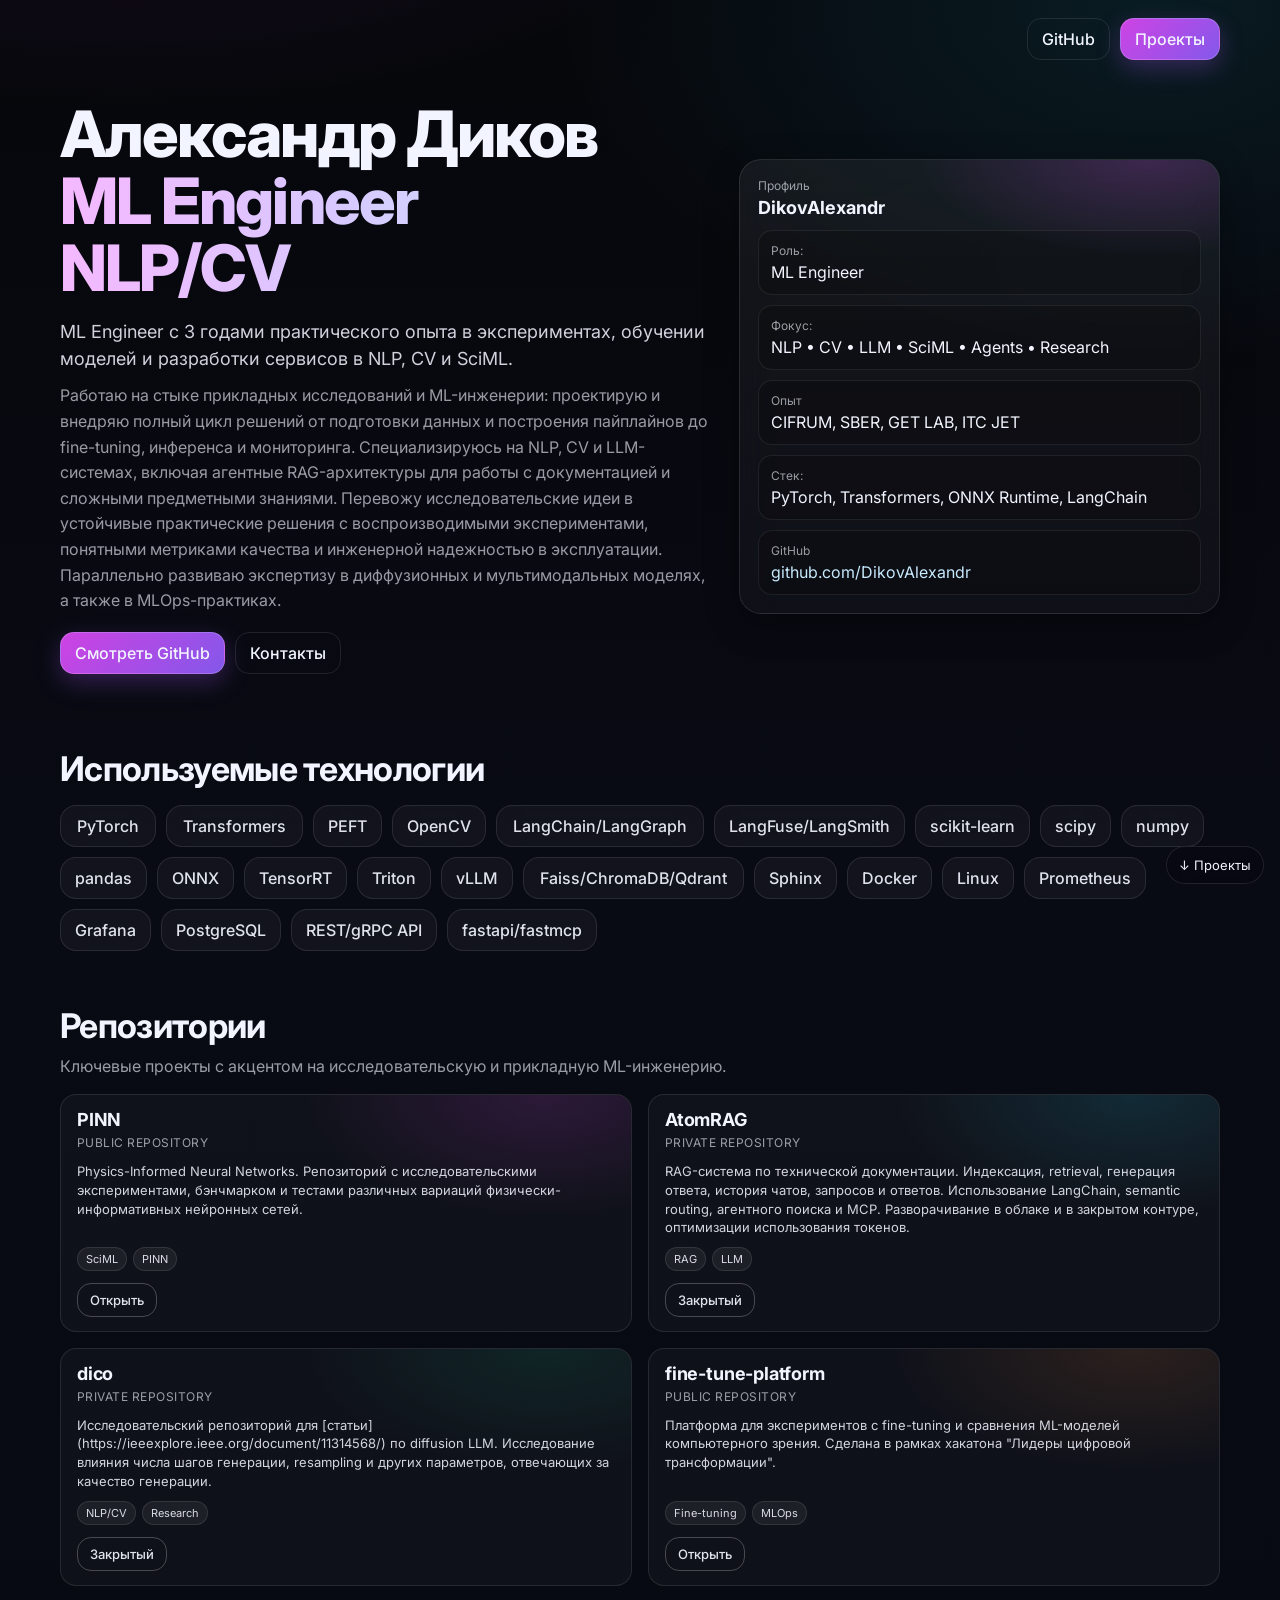
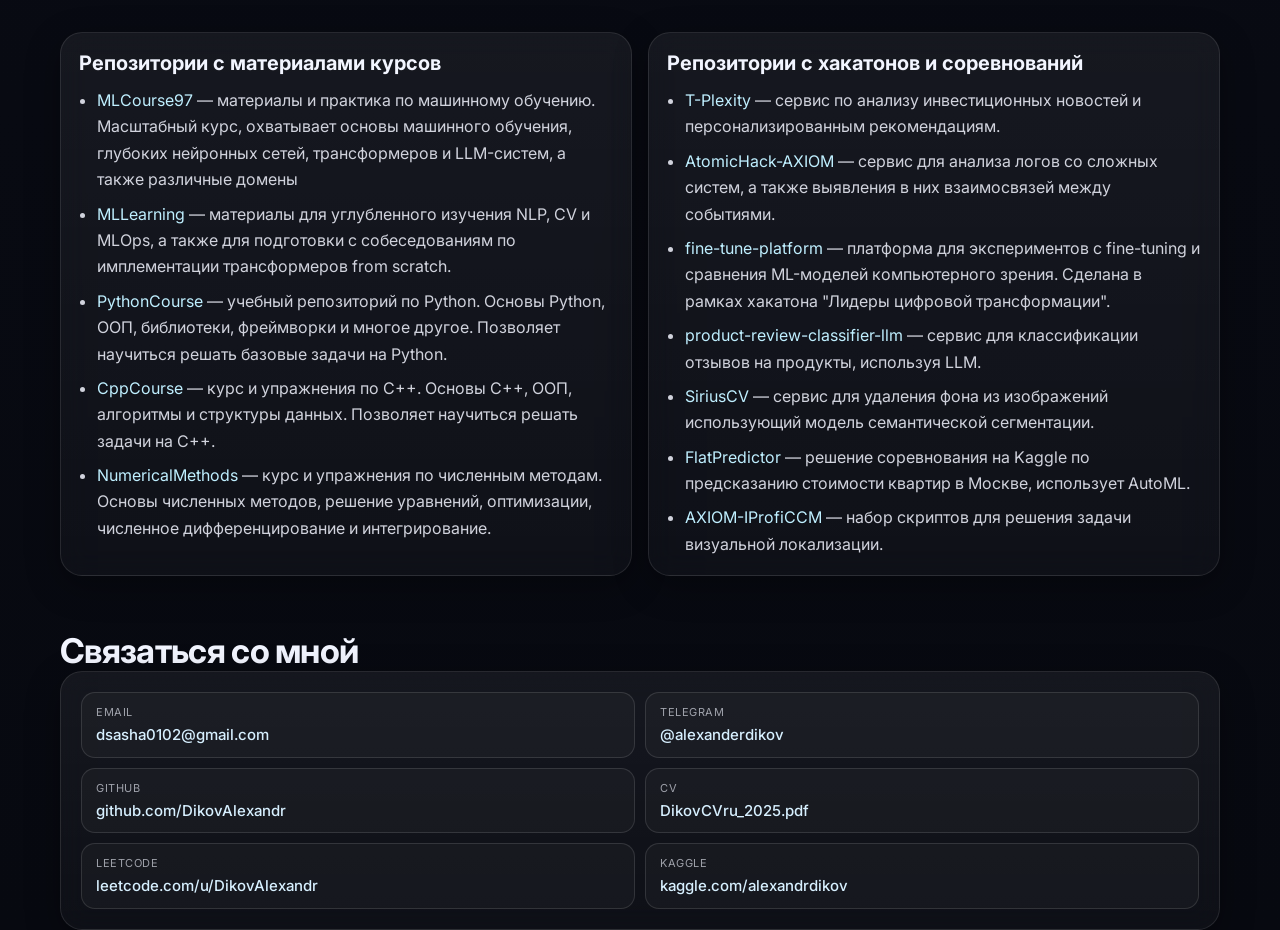
==== commit ed4ed52b: "Fix repos description and contact info" ====
--- a/index.html
+++ b/index.html
@@ -4,11 +4,11 @@
   <meta charset="UTF-8" />
   <meta name="viewport" content="width=device-width, initial-scale=1.0" />
   <title>Александр Диков — ML Engineer (NLP/CV)</title>
-  <meta name="description" content="Портфолио Александра Дикова: NLP/CV, LLM, SciML, RAG и исследовательские ML-проекты." />
+  <meta name="description" content="Александр Диков — ML Engineer" />
   <meta name="theme-color" content="#0a0b12" />
 
-  <meta property="og:title" content="Александр Диков — ML Engineer (NLP/CV)" />
-  <meta property="og:description" content="Сочный GitHub Pages сайт-портфолио с проектами и анимациями." />
+  <meta property="og:title" content="Александр Диков — ML Engineer" />
+  <meta property="og:description" content="GitHub Pages" />
   <meta property="og:type" content="website" />
   <meta property="og:url" content="https://dikovalexandr.github.io/" />
 
@@ -41,12 +41,13 @@
         </h1>
 
         <p class="lead">
-          ML Engineer с 2+ годами практического опыта в экспериментах, обучении и продакшене решений в NLP, CV и SciML.
+          ML Engineer с 3 годами практического опыта в экспериментах, обучении моделей и разработки сервисов в NLP, CV и SciML.
         </p>
 
         <p class="sublead">
-          Работаю на стыке прикладных исследований и инженерии: от конвейеров данных, fine-tuning и инференса до RAG-систем и мониторинга.
-          Отдельный интерес: диффузионные и мультимодальные модели, а также MLOps-практики.
+            Работаю на стыке прикладных исследований и ML-инженерии: проектирую и внедряю полный цикл решений от подготовки данных и построения пайплайнов до fine-tuning, инференса и мониторинга. Специализируюсь на NLP, CV и LLM-системах, включая агентные RAG-архитектуры для работы с документацией и сложными предметными знаниями.
+
+            Перевожу исследовательские идеи в устойчивые практические решения с воспроизводимыми экспериментами, понятными метриками качества и инженерной надежностью в эксплуатации. Параллельно развиваю экспертизу в диффузионных и мультимодальных моделях, а также в MLOps-практиках.
         </p>
 
         <div class="hero-actions">
@@ -70,19 +71,19 @@
 
           <div class="identity-list">
             <div class="info-card">
-              <div class="muted">Роль</div>
+              <div class="muted">Роль:</div>
               <div>ML Engineer</div>
             </div>
             <div class="info-card">
-              <div class="muted">Фокус</div>
-              <div>NLP • CV • LLM • SciML • RAG • MLOps</div>
+              <div class="muted">Фокус:</div>
+              <div>NLP • CV • LLM • SciML • Agents • Research</div>
             </div>
             <div class="info-card">
               <div class="muted">Опыт</div>
-              <div>2+ года: Цифрум, Сбер, GET LAB</div>
-            </div>
-            <div class="info-card">
-              <div class="muted">Основные стеки</div>
+              <div>CIFRUM, SBER, GET LAB, ITC JET</div>
+            </div>
+            <div class="info-card">
+              <div class="muted">Стек:</div>
               <div>PyTorch, Transformers, ONNX Runtime, LangChain</div>
             </div>
             <div class="info-card">
@@ -100,27 +101,26 @@
 
     <section class="container section reveal">
       <div class="section-head">
-        <div class="section-kicker">Технологии</div>
-        <h2>Стек и направления</h2>
+        <!-- <div class="section-kicker">Технологии</div> -->
+        <h2>Используемые технологии</h2>
       </div>
 
       <div class="chips-grid">
         <div class="chip chip-wide">PyTorch</div>
-        <div class="chip">Keras</div>
-        <div class="chip chip-wide">Transformers + PEFT</div>
+        <div class="chip chip-wide">Transformers</div>
+        <div class="chip">PEFT</div>
         <div class="chip">OpenCV</div>
-        <div class="chip chip-wide">NLP / LLMs</div>
-        <div class="chip">Computer Vision</div>
-        <div class="chip chip-wide">LangChain + smolagents</div>
+        <div class="chip chip-wide">LangChain/LangGraph</div>
+        <div class="chip">LangFuse/LangSmith</div>
         <div class="chip">scikit-learn</div>
         <div class="chip">scipy</div>
-        <div class="chip chip-wide">ONNX Runtime</div>
+        <div class="chip">numpy</div>
+        <div class="chip">pandas</div>
+        <div class="chip">ONNX</div>
         <div class="chip">TensorRT</div>
         <div class="chip">Triton</div>
         <div class="chip">vLLM</div>
-        <div class="chip">llama.cpp</div>
-        <div class="chip">Faiss</div>
-        <div class="chip">ChromaDB</div>
+        <div class="chip chip-wide">Faiss/ChromaDB/Qdrant</div>
         <div class="chip">Sphinx</div>
         <div class="chip">Docker</div>
         <div class="chip">Linux</div>
@@ -128,13 +128,14 @@
         <div class="chip">Grafana</div>
         <div class="chip">PostgreSQL</div>
         <div class="chip">REST/gRPC API</div>
+        <div class="chip">fastapi/fastmcp</div>
       </div>
     </section>
 
     <section id="projects" class="container section">
       <div class="section-head reveal">
-        <div class="section-kicker">Репозитории</div>
-        <h2>Топ-репозитории</h2>
+        <!-- <div class="section-kicker">Репозитории</div> -->
+        <h2>Репозитории</h2>
         <p class="section-desc">
           Ключевые проекты с акцентом на исследовательскую и прикладную ML-инженерию.
         </p>
@@ -151,13 +152,13 @@
               </div>
             </div>
             <p class="project-text">
-              Physics-Informed Neural Networks для задач CFD/PDE и научных вычислений.
+              Physics-Informed Neural Networks. Репозиторий с исследовательскими экспериментами, бэнчмарком и тестами различных вариаций физически-информативных нейронных сетей.
             </p>
             <div class="tags">
               <span>SciML</span>
               <span>PINN</span>
             </div>
-            <a class="btn btn-card" href="https://github.com/DikovAlexandr/PINN" target="_blank" rel="noreferrer">Открыть репозиторий</a>
+            <a class="btn btn-card" href="https://github.com/DikovAlexandr/PINN" target="_blank" rel="noreferrer">Открыть</a>
           </div>
         </article>
 
@@ -171,13 +172,13 @@
               </div>
             </div>
             <p class="project-text">
-              RAG-система по технической документации: индексация, retrieval, генерация ответа.
+              RAG-система по технической документации. Индексация, retrieval, генерация ответа, история чатов, запросов и ответов. Использование LangChain, semantic routing, агентного поиска и MCP. Разворачивание в облаке и в закрытом контуре, оптимизации использования токенов.
             </p>
             <div class="tags">
               <span>RAG</span>
               <span>LLM</span>
             </div>
-            <a class="btn btn-card" href="https://github.com/DikovAlexandr" target="_blank" rel="noreferrer">Закрытый репозиторий</a>
+            <a class="btn btn-card" href="https://github.com/DikovAlexandr" target="_blank" rel="noreferrer">Закрытый</a>
           </div>
         </article>
 
@@ -191,13 +192,13 @@
               </div>
             </div>
             <p class="project-text">
-              Исследовательский репозиторий для подготовки статьи и воспроизводимых экспериментов.
+              Исследовательский репозиторий для [статьи](https://ieeexplore.ieee.org/document/11314568/) по diffusion LLM. Исследование влияния числа шагов генерации, resampling и других параметров, отвечающих за качество генерации.
             </p>
             <div class="tags">
               <span>NLP/CV</span>
               <span>Research</span>
             </div>
-            <a class="btn btn-card" href="https://github.com/DikovAlexandr" target="_blank" rel="noreferrer">Закрытый репозиторий</a>
+            <a class="btn btn-card" href="https://github.com/DikovAlexandr" target="_blank" rel="noreferrer">Закрытый</a>
           </div>
         </article>
 
@@ -211,13 +212,13 @@
               </div>
             </div>
             <p class="project-text">
-              Платформа для экспериментов с fine-tuning и сравнения ML-моделей.
+              Платформа для экспериментов с fine-tuning и сравнения ML-моделей компьютерного зрения. Сделана в рамках хакатона "Лидеры цифровой трансформации".
             </p>
             <div class="tags">
               <span>Fine-tuning</span>
               <span>MLOps</span>
             </div>
-            <a class="btn btn-card" href="https://github.com/DikovAlexandr/fine-tune-platform" target="_blank" rel="noreferrer">Открыть репозиторий</a>
+            <a class="btn btn-card" href="https://github.com/DikovAlexandr/fine-tune-platform" target="_blank" rel="noreferrer">Открыть</a>
           </div>
         </article>
       </div>
@@ -225,47 +226,63 @@
 
     <section class="container section grid-2">
       <div class="glass-card reveal">
-        <h3>Курсовые репозитории</h3>
+        <h3>Репозитории с материалами курсов</h3>
         <ul class="bullet-list">
-          <li><a href="https://github.com/DikovAlexandr/MLCourse97" target="_blank" rel="noreferrer">MLCourse97</a> — материалы и практика по машинному обучению.</li>
-          <li><a href="https://github.com/DikovAlexandr/PythonCourse" target="_blank" rel="noreferrer">PythonCourse</a> — учебный репозиторий по Python.</li>
-          <li><a href="https://github.com/DikovAlexandr/CppCourse" target="_blank" rel="noreferrer">CppCourse</a> — курс и упражнения по C++.</li>
+          <li><a href="https://github.com/DikovAlexandr/MLCourse97" target="_blank" rel="noreferrer">MLCourse97</a> — материалы и практика по машинному обучению. Масштабный курс, охватывает основы машинного обучения, глубоких нейронных сетей, трансформеров и LLM-систем, а также различные домены</li>
+          <li><a href="https://github.com/DikovAlexandr/MLLearning" target="_blank" rel="noreferrer">MLLearning</a> — материалы для углубленного изучения NLP, CV и MLOps, а также для подготовки с собеседованиям по имплементации трансформеров from scratch.</li>
+          <li><a href="https://github.com/DikovAlexandr/PythonCourse" target="_blank" rel="noreferrer">PythonCourse</a> — учебный репозиторий по Python. Основы Python, ООП, библиотеки, фреймворки и многое другое. Позволяет научиться решать базовые задачи на Python.</li>
+          <li><a href="https://github.com/DikovAlexandr/CppCourse" target="_blank" rel="noreferrer">CppCourse</a> — курс и упражнения по C++. Основы C++, ООП, алгоритмы и структуры данных. Позволяет научиться решать задачи на C++.</li>
+          <li><a href="https://github.com/DikovAlexandr/NumericalMethods" target="_blank" rel="noreferrer">NumericalMethods</a> — курс и упражнения по численным методам. Основы численных методов, решение уравнений, оптимизации, численное дифференцирование и интегрирование.</li>
         </ul>
       </div>
 
       <div class="glass-card reveal delay-1">
-        <h3>Хакатонные репозитории</h3>
+        <h3>Репозитории с хакатонов и соревнований</h3>
         <ul class="bullet-list">
-          <li><a href="https://github.com/DikovAlexandr/T-Plexity" target="_blank" rel="noreferrer">T-Plexity</a></li>
-          <li><a href="https://github.com/DikovAlexandr/AtomicHack-AXIOM" target="_blank" rel="noreferrer">AtomicHack-AXIOM</a></li>
-          <li><a href="https://github.com/DikovAlexandr/fine-tune-platform" target="_blank" rel="noreferrer">fine-tune-platform</a></li>
-          <li><a href="https://github.com/DikovAlexandr/product-review-classifier-llm" target="_blank" rel="noreferrer">product-review-classifier-llm</a></li>
+          <li><a href="https://github.com/DikovAlexandr/T-Plexity" target="_blank" rel="noreferrer">T-Plexity</a> — сервис по анализу инвестиционных новостей и персонализированным рекомендациям.</li>
+          <li><a href="https://github.com/DikovAlexandr/AtomicHack-AXIOM" target="_blank" rel="noreferrer">AtomicHack-AXIOM</a> — сервис для анализа логов со сложных систем, а также выявления в них взаимосвязей между событиями.</li>
+          <li><a href="https://github.com/DikovAlexandr/fine-tune-platform" target="_blank" rel="noreferrer">fine-tune-platform</a> — платформа для экспериментов с fine-tuning и сравнения ML-моделей компьютерного зрения. Сделана в рамках хакатона "Лидеры цифровой трансформации".</li>
+          <li><a href="https://github.com/DikovAlexandr/product-review-classifier-llm" target="_blank" rel="noreferrer">product-review-classifier-llm</a> — сервис для классификации отзывов на продукты, используя LLM.</li>
+          <li><a href="https://github.com/DikovAlexandr/SiriusCV" target="_blank" rel="noreferrer">SiriusCV</a> — сервис для удаления фона из изображений использующий модель семантической сегментации.</li>
+          <li><a href="https://github.com/DikovAlexandr/FlatPredictor" target="_blank" rel="noreferrer">FlatPredictor</a> — решение соревнования на Kaggle по предсказанию стоимости квартир в Москве, использует AutoML.</li>
+          <li><a href="https://github.com/DikovAlexandr/AXIOM-IProfiCCM" target="_blank" rel="noreferrer">AXIOM-IProfiCCM</a> — набор скриптов для решения задачи визуальной локализации.</li>
         </ul>
       </div>
     </section>
 
     <section id="contacts" class="container section reveal">
       <div class="section-head">
-        <div class="section-kicker">Contacts</div>
+        <!-- <div class="section-kicker">Contacts</div> -->
         <h2>Связаться со мной</h2>
       </div>
 
       <div class="contact-card glass-card">
-        <p>
-          GitHub: <a href="https://github.com/DikovAlexandr" target="_blank" rel="noreferrer">github.com/DikovAlexandr</a>
-        </p>
-        <p>
-          Email: <a href="mailto:dsasha0102@gmail.com">dsasha0102@gmail.com</a>
-        </p>
-        <p>
-          Telegram: <a href="https://t.me/alexanderdikov" target="_blank" rel="noreferrer">@alexanderdikov</a>
-        </p>
-        <p>
-          CV: <a href="./DikovCVru_2025.pdf" target="_blank" rel="noreferrer">DikovCVru_2025.pdf</a>
-        </p>
-        <p class="muted">
-          Kaggle и LeetCode доступны в CV.
-        </p>
+        <div class="contact-grid">
+          <a class="contact-item" href="mailto:dsasha0102@gmail.com">
+            <span class="contact-label">Email</span>
+            <span class="contact-value">dsasha0102@gmail.com</span>
+          </a>
+          <a class="contact-item" href="https://t.me/alexanderdikov" target="_blank" rel="noreferrer">
+            <span class="contact-label">Telegram</span>
+            <span class="contact-value">@alexanderdikov</span>
+          </a>
+          <a class="contact-item" href="https://github.com/DikovAlexandr" target="_blank" rel="noreferrer">
+            <span class="contact-label">GitHub</span>
+            <span class="contact-value">github.com/DikovAlexandr</span>
+          </a>
+          <a class="contact-item" href="./DikovCVru_2025.pdf" target="_blank" rel="noreferrer">
+            <span class="contact-label">CV</span>
+            <span class="contact-value">DikovCVru_2025.pdf</span>
+          </a>
+          <a class="contact-item" href="https://leetcode.com/u/DikovAlexandr/" target="_blank" rel="noreferrer">
+            <span class="contact-label">LeetCode</span>
+            <span class="contact-value">leetcode.com/u/DikovAlexandr</span>
+          </a>
+          <a class="contact-item" href="https://www.kaggle.com/alexandrdikov" target="_blank" rel="noreferrer">
+            <span class="contact-label">Kaggle</span>
+            <span class="contact-value">kaggle.com/alexandrdikov</span>
+          </a>
+        </div>
       </div>
     </section>
   </main>
--- a/style.css
+++ b/style.css
@@ -496,11 +496,11 @@
   background: rgba(255,255,255,0.08);
 }
   
-  .grid-2 {
-    display: grid;
-    grid-template-columns: 1fr 1.1fr;
-    gap: 16px;
-  }
+.grid-2 {
+  display: grid;
+  grid-template-columns: repeat(2, minmax(0, 1fr));
+  gap: 16px;
+}
   
   .grid-2 h3 {
     margin-top: 0;
@@ -542,16 +542,59 @@
     font-size: 14px;
   }
   
-  .contact-card p {
-    margin: 8px 0;
-  }
-  .contact-card a {
-    color: #bfefff;
-    text-decoration: none;
-  }
-  .contact-card a:hover {
-    text-decoration: underline;
-  }
+.contact-card p {
+  margin: 8px 0;
+}
+.contact-card a {
+  color: #bfefff;
+  text-decoration: none;
+}
+.contact-card a:hover {
+  text-decoration: underline;
+}
+
+.contact-card {
+  padding: 20px;
+}
+
+.contact-grid {
+  display: grid;
+  grid-template-columns: repeat(2, minmax(0, 1fr));
+  gap: 10px;
+}
+
+.contact-item {
+  display: grid;
+  gap: 6px;
+  padding: 12px 14px;
+  border-radius: 14px;
+  border: 1px solid rgba(255,255,255,0.12);
+  background: rgba(255,255,255,0.03);
+  transition: transform .2s ease, background .2s ease, border-color .2s ease;
+  text-decoration: none;
+}
+
+.contact-item:hover {
+  transform: translateY(-1px);
+  background: rgba(255,255,255,0.06);
+  border-color: rgba(191,239,255,0.35);
+  text-decoration: none;
+}
+
+.contact-label {
+  font-size: 11px;
+  letter-spacing: 0.05em;
+  text-transform: uppercase;
+  color: var(--muted);
+}
+
+.contact-value {
+  color: #d7f0ff;
+  font-size: 15px;
+  font-weight: 500;
+  line-height: 1.3;
+  word-break: break-word;
+}
   
   .floating-cta {
     position: fixed;
@@ -637,9 +680,13 @@
     gap: 8px;
   }
   
-    .mini-grid {
-      grid-template-columns: 1fr;
-    }
+  .mini-grid {
+    grid-template-columns: 1fr;
+  }
+
+  .contact-grid {
+    grid-template-columns: 1fr;
+  }
   
     .floating-cta {
       right: 12px;
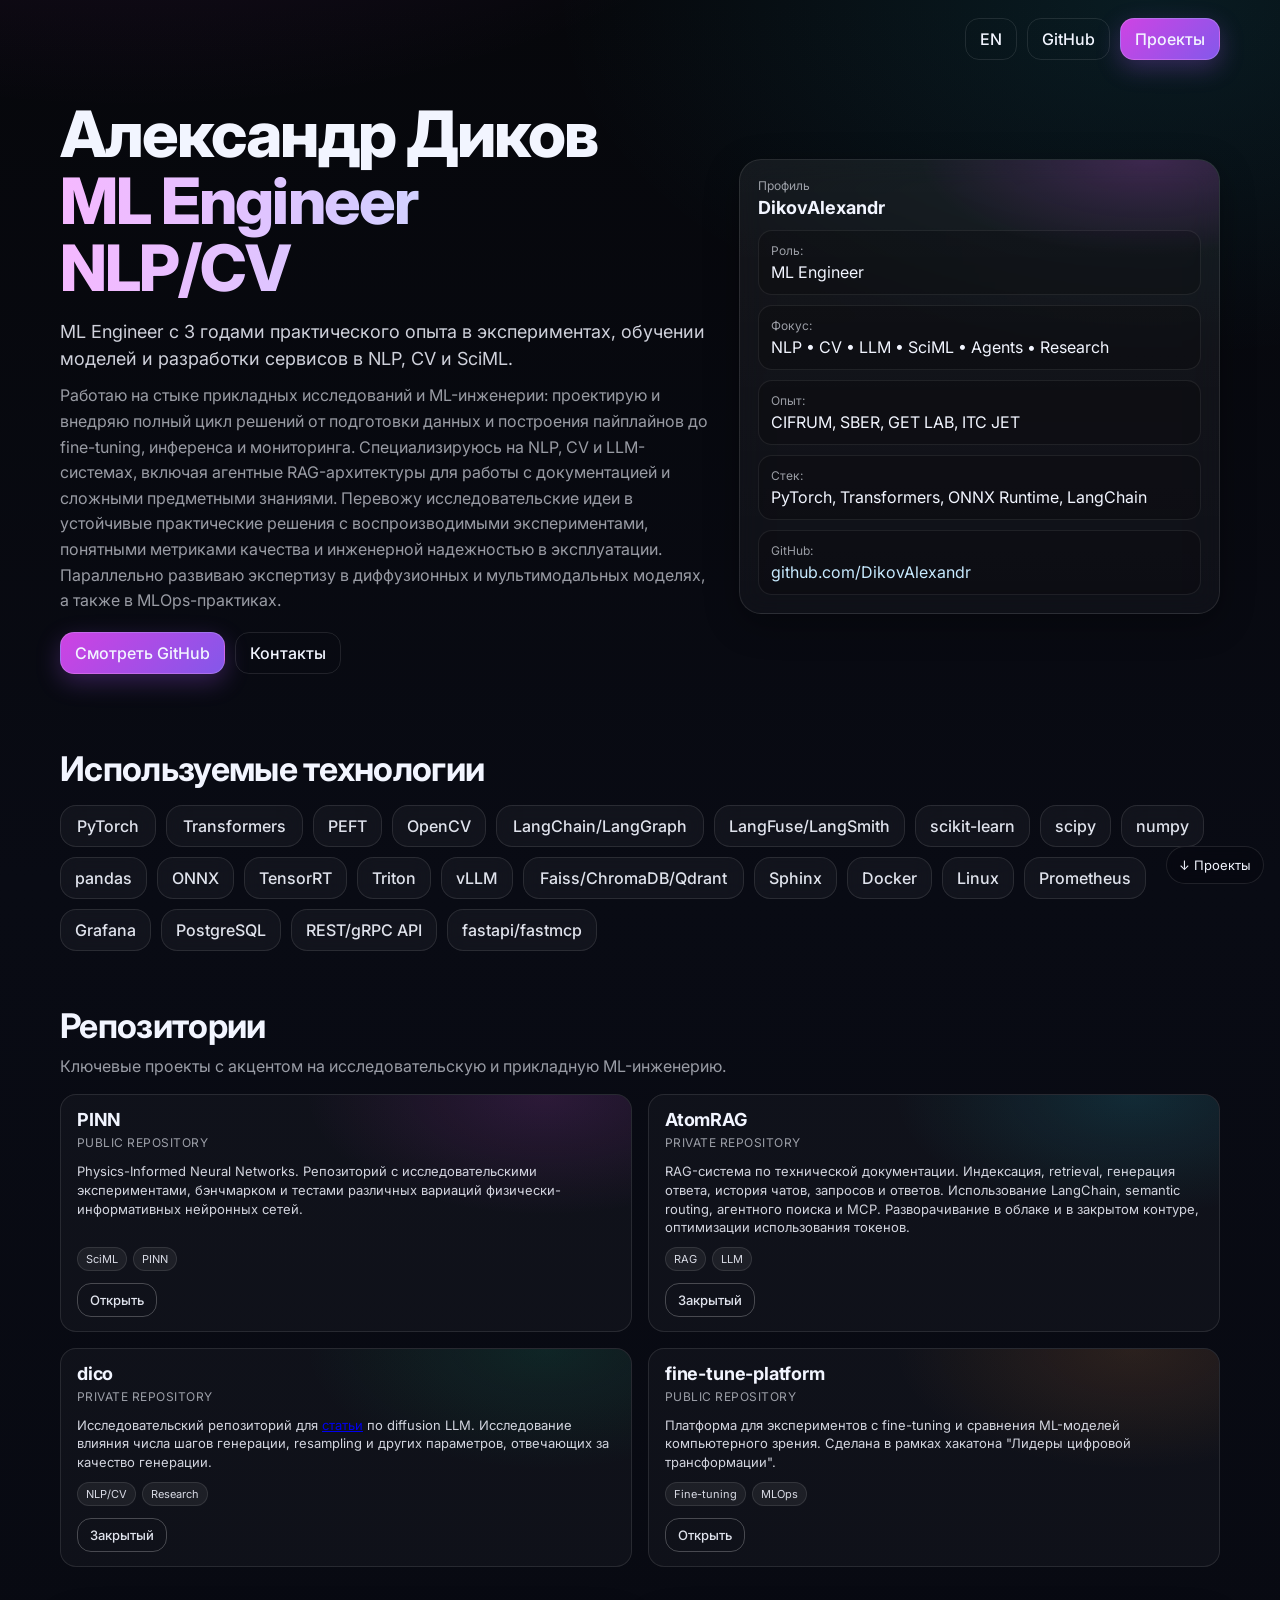
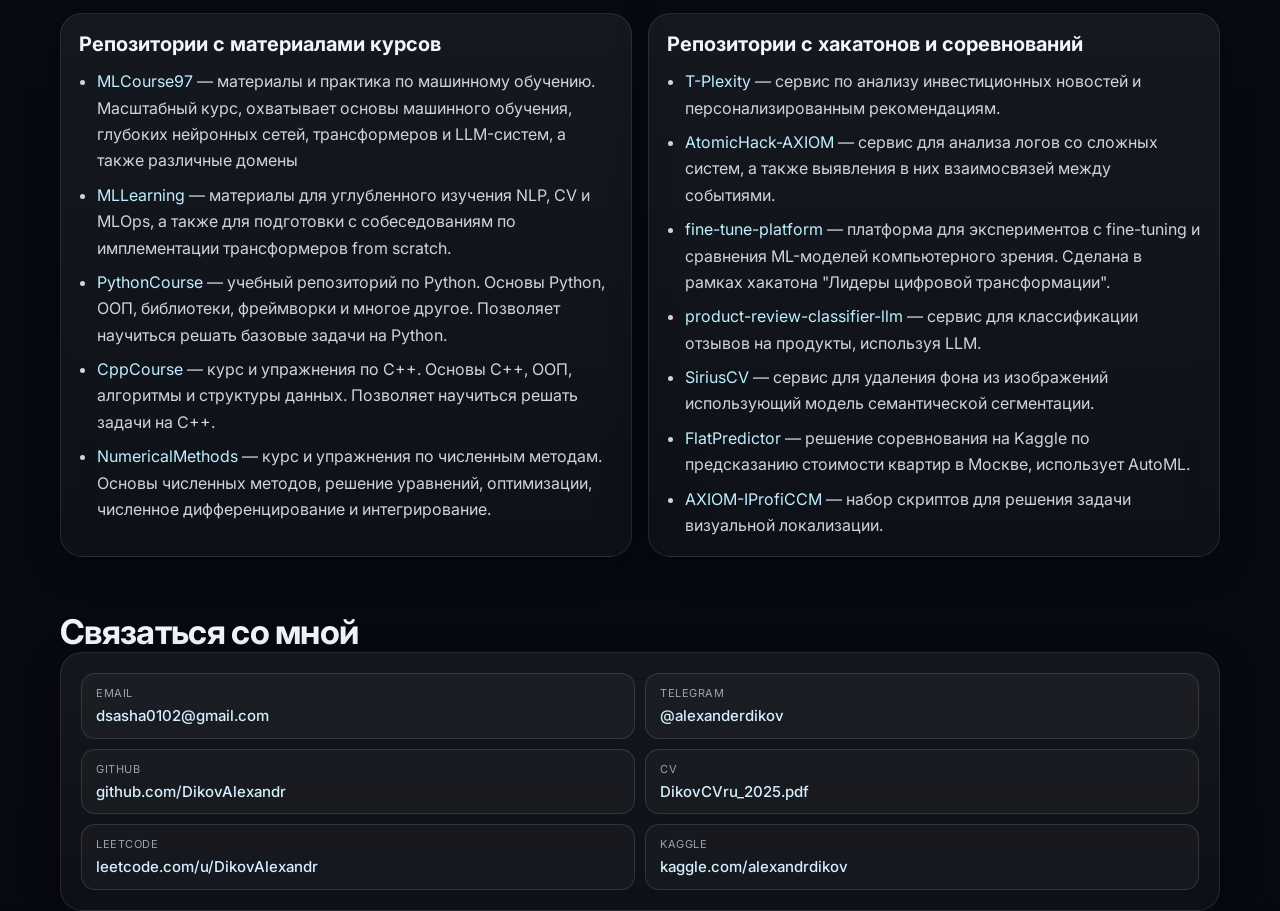
==== commit 6590a525: "Add eng version" ====
--- a/index.html
+++ b/index.html
@@ -23,6 +23,9 @@
 
   <header class="topbar container reveal">
     <nav class="top-actions">
+      <a class="btn btn-ghost" href="./index-en.html" rel="noreferrer">
+        EN
+      </a>
       <a class="btn btn-ghost" href="https://github.com/DikovAlexandr" target="_blank" rel="noreferrer">
         GitHub
       </a>
@@ -79,7 +82,7 @@
               <div>NLP • CV • LLM • SciML • Agents • Research</div>
             </div>
             <div class="info-card">
-              <div class="muted">Опыт</div>
+              <div class="muted">Опыт:</div>
               <div>CIFRUM, SBER, GET LAB, ITC JET</div>
             </div>
             <div class="info-card">
@@ -87,7 +90,7 @@
               <div>PyTorch, Transformers, ONNX Runtime, LangChain</div>
             </div>
             <div class="info-card">
-              <div class="muted">GitHub</div>
+              <div class="muted">GitHub:</div>
               <div>
                 <a href="https://github.com/DikovAlexandr" target="_blank" rel="noreferrer">
                   github.com/DikovAlexandr
@@ -192,7 +195,7 @@
               </div>
             </div>
             <p class="project-text">
-              Исследовательский репозиторий для [статьи](https://ieeexplore.ieee.org/document/11314568/) по diffusion LLM. Исследование влияния числа шагов генерации, resampling и других параметров, отвечающих за качество генерации.
+              Исследовательский репозиторий для <a href="https://ieeexplore.ieee.org/document/11314568/" target="_blank" rel="noreferrer">статьи</a> по diffusion LLM. Исследование влияния числа шагов генерации, resampling и других параметров, отвечающих за качество генерации.
             </p>
             <div class="tags">
               <span>NLP/CV</span>
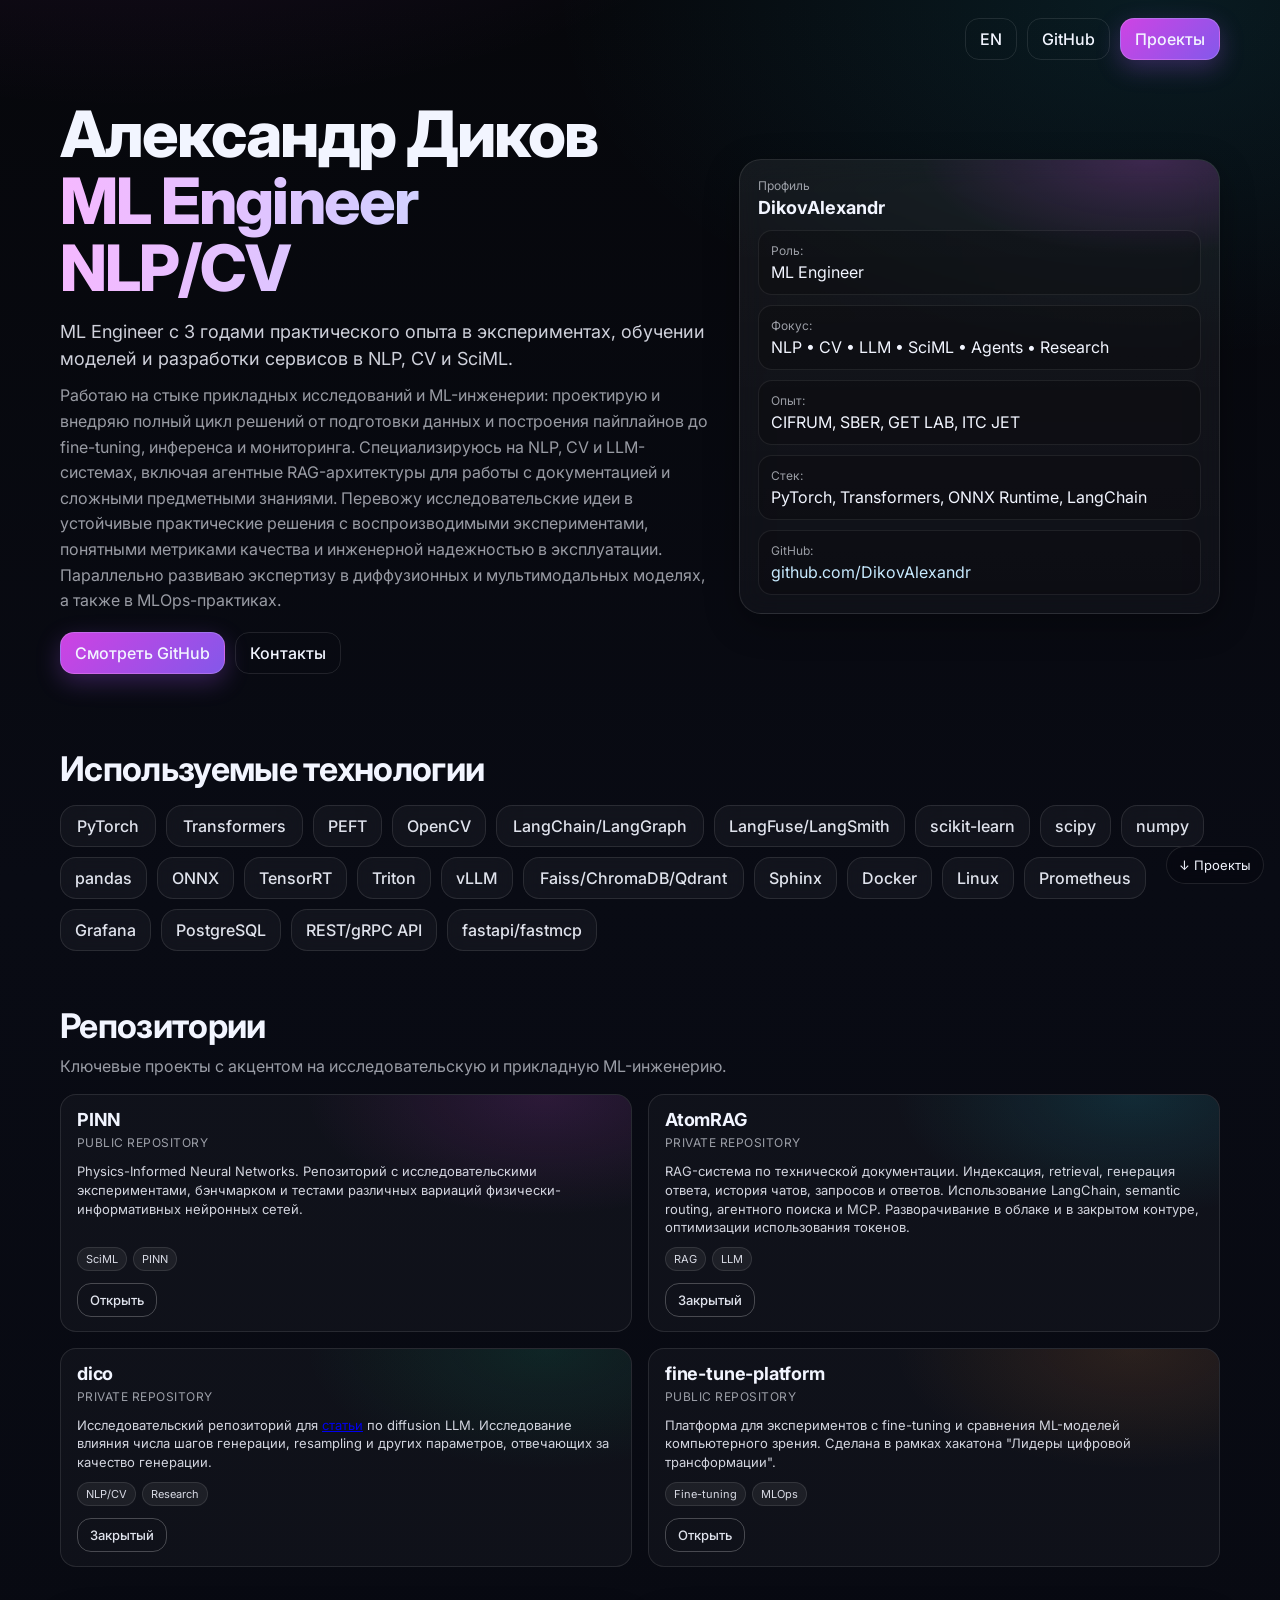
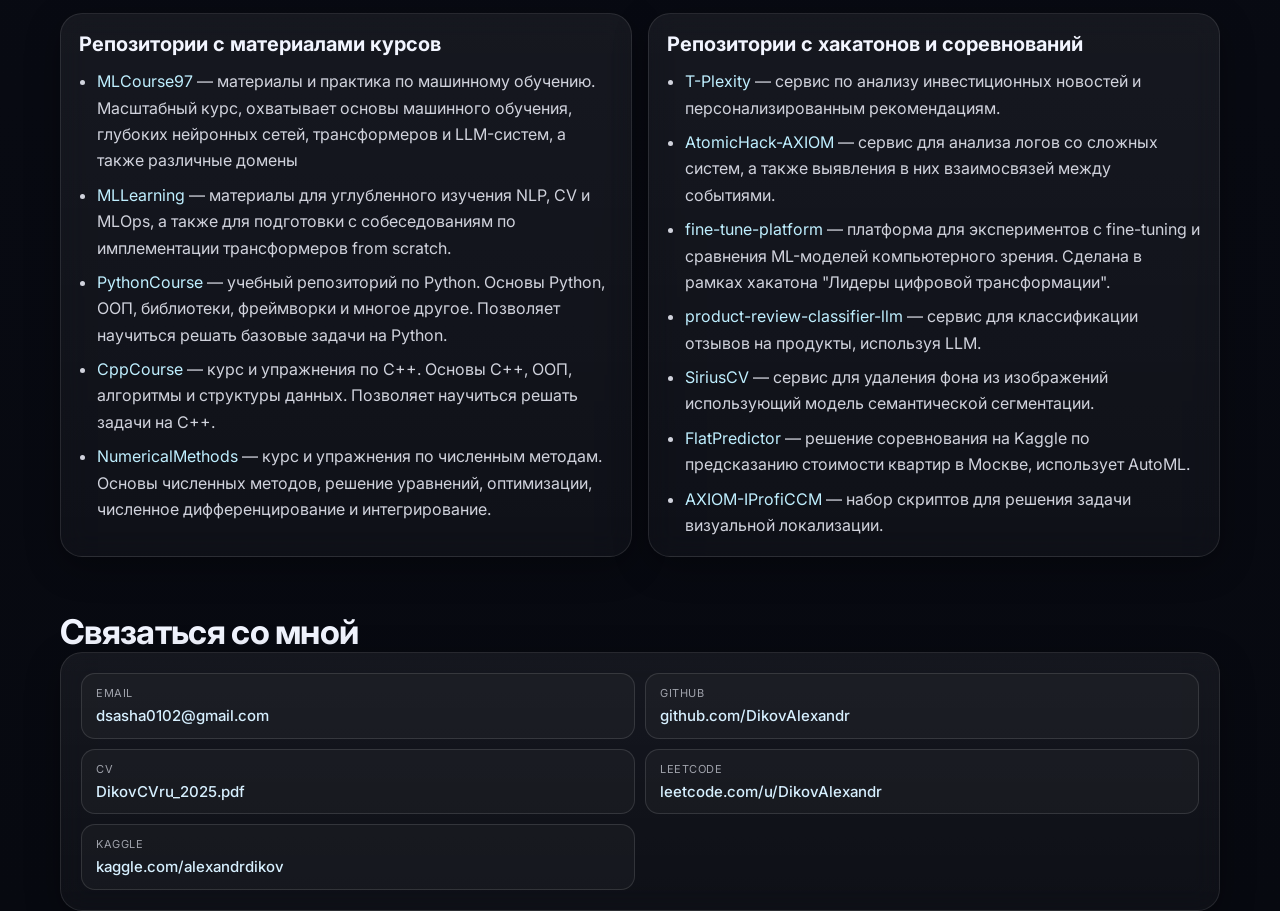
==== commit c4b017a6: "Hide telegram" ====
--- a/index.html
+++ b/index.html
@@ -265,10 +265,10 @@
             <span class="contact-label">Email</span>
             <span class="contact-value">dsasha0102@gmail.com</span>
           </a>
-          <a class="contact-item" href="https://t.me/alexanderdikov" target="_blank" rel="noreferrer">
+          <!-- <a class="contact-item" href="https://t.me/alexanderdikov" target="_blank" rel="noreferrer">
             <span class="contact-label">Telegram</span>
             <span class="contact-value">@alexanderdikov</span>
-          </a>
+          </a> -->
           <a class="contact-item" href="https://github.com/DikovAlexandr" target="_blank" rel="noreferrer">
             <span class="contact-label">GitHub</span>
             <span class="contact-value">github.com/DikovAlexandr</span>
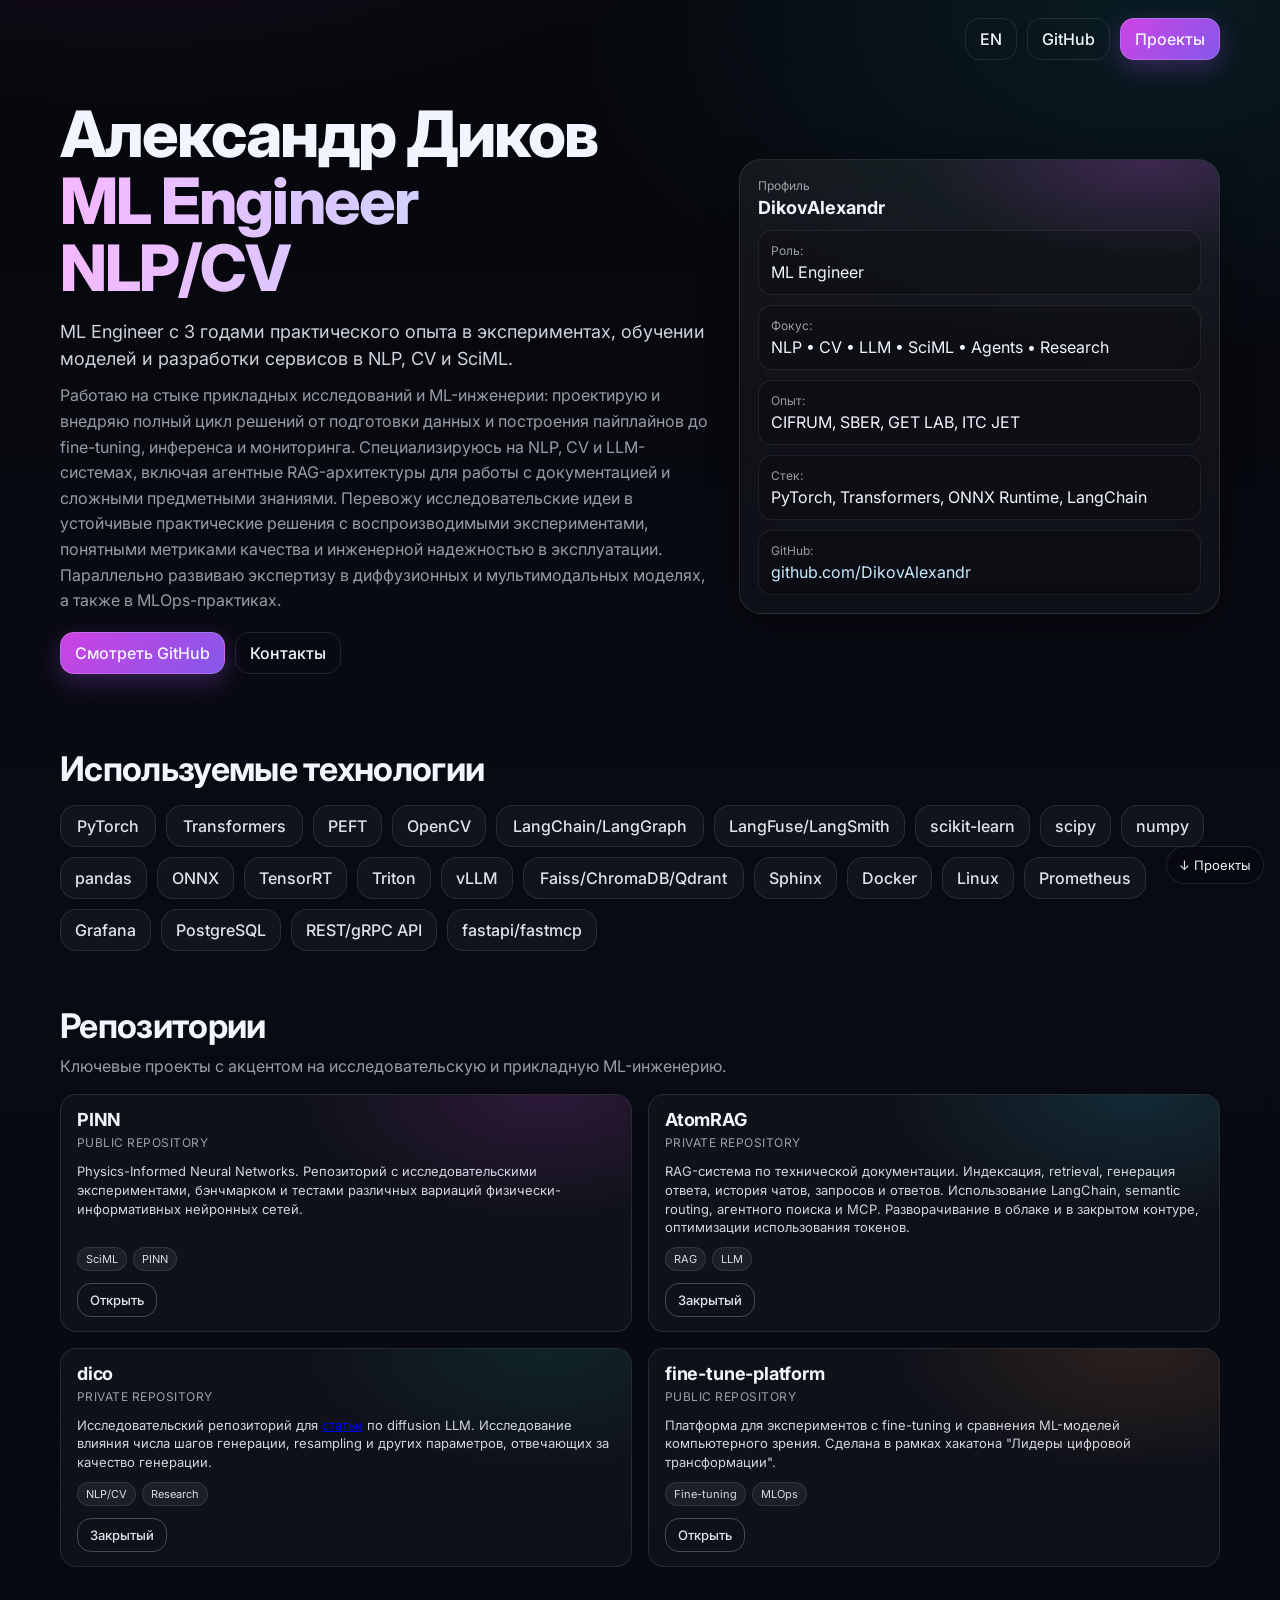
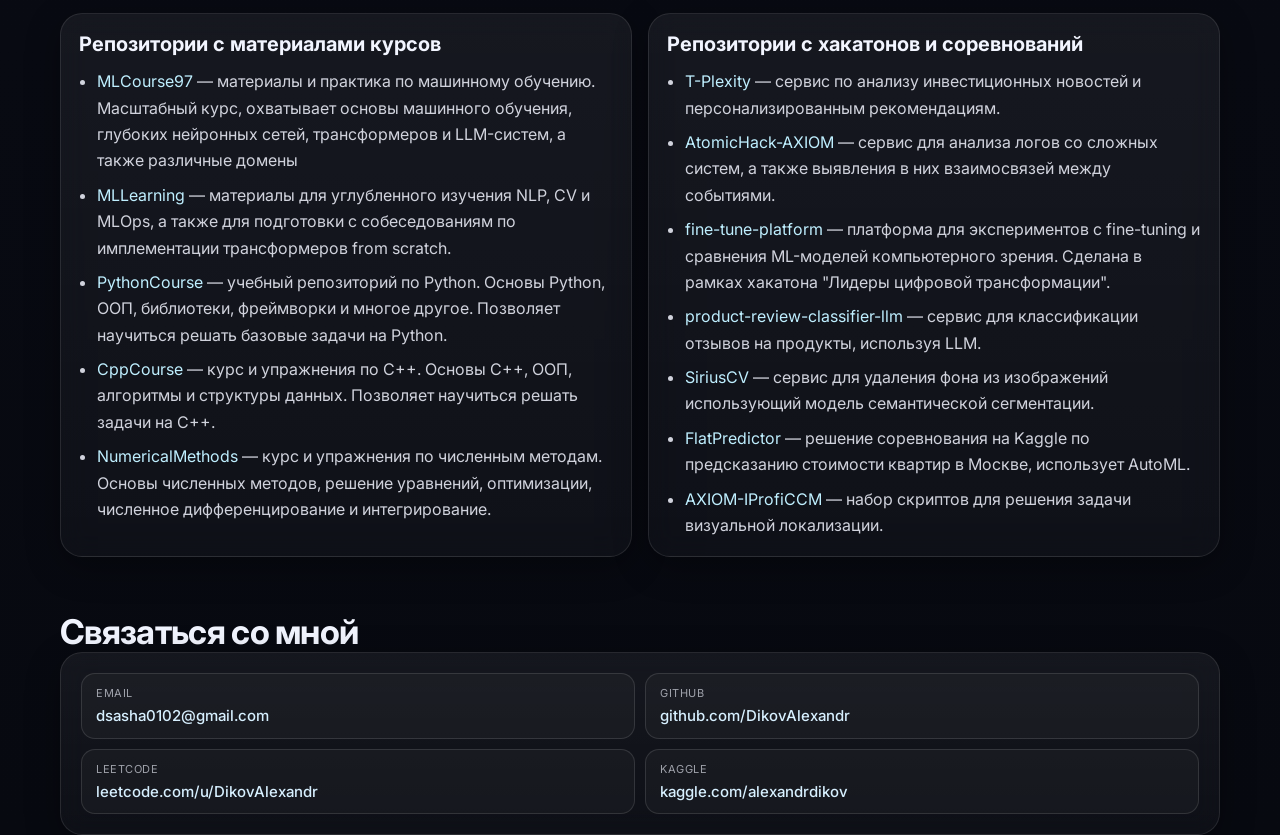
==== commit 5440420f: "Delete CV pdf and link from EN version" ====
--- a/index.html
+++ b/index.html
@@ -265,18 +265,10 @@
             <span class="contact-label">Email</span>
             <span class="contact-value">dsasha0102@gmail.com</span>
           </a>
-          <!-- <a class="contact-item" href="https://t.me/alexanderdikov" target="_blank" rel="noreferrer">
-            <span class="contact-label">Telegram</span>
-            <span class="contact-value">@alexanderdikov</span>
-          </a> -->
           <a class="contact-item" href="https://github.com/DikovAlexandr" target="_blank" rel="noreferrer">
             <span class="contact-label">GitHub</span>
             <span class="contact-value">github.com/DikovAlexandr</span>
           </a>
-          <a class="contact-item" href="./DikovCVru_2025.pdf" target="_blank" rel="noreferrer">
-            <span class="contact-label">CV</span>
-            <span class="contact-value">DikovCVru_2025.pdf</span>
-          </a>
           <a class="contact-item" href="https://leetcode.com/u/DikovAlexandr/" target="_blank" rel="noreferrer">
             <span class="contact-label">LeetCode</span>
             <span class="contact-value">leetcode.com/u/DikovAlexandr</span>
